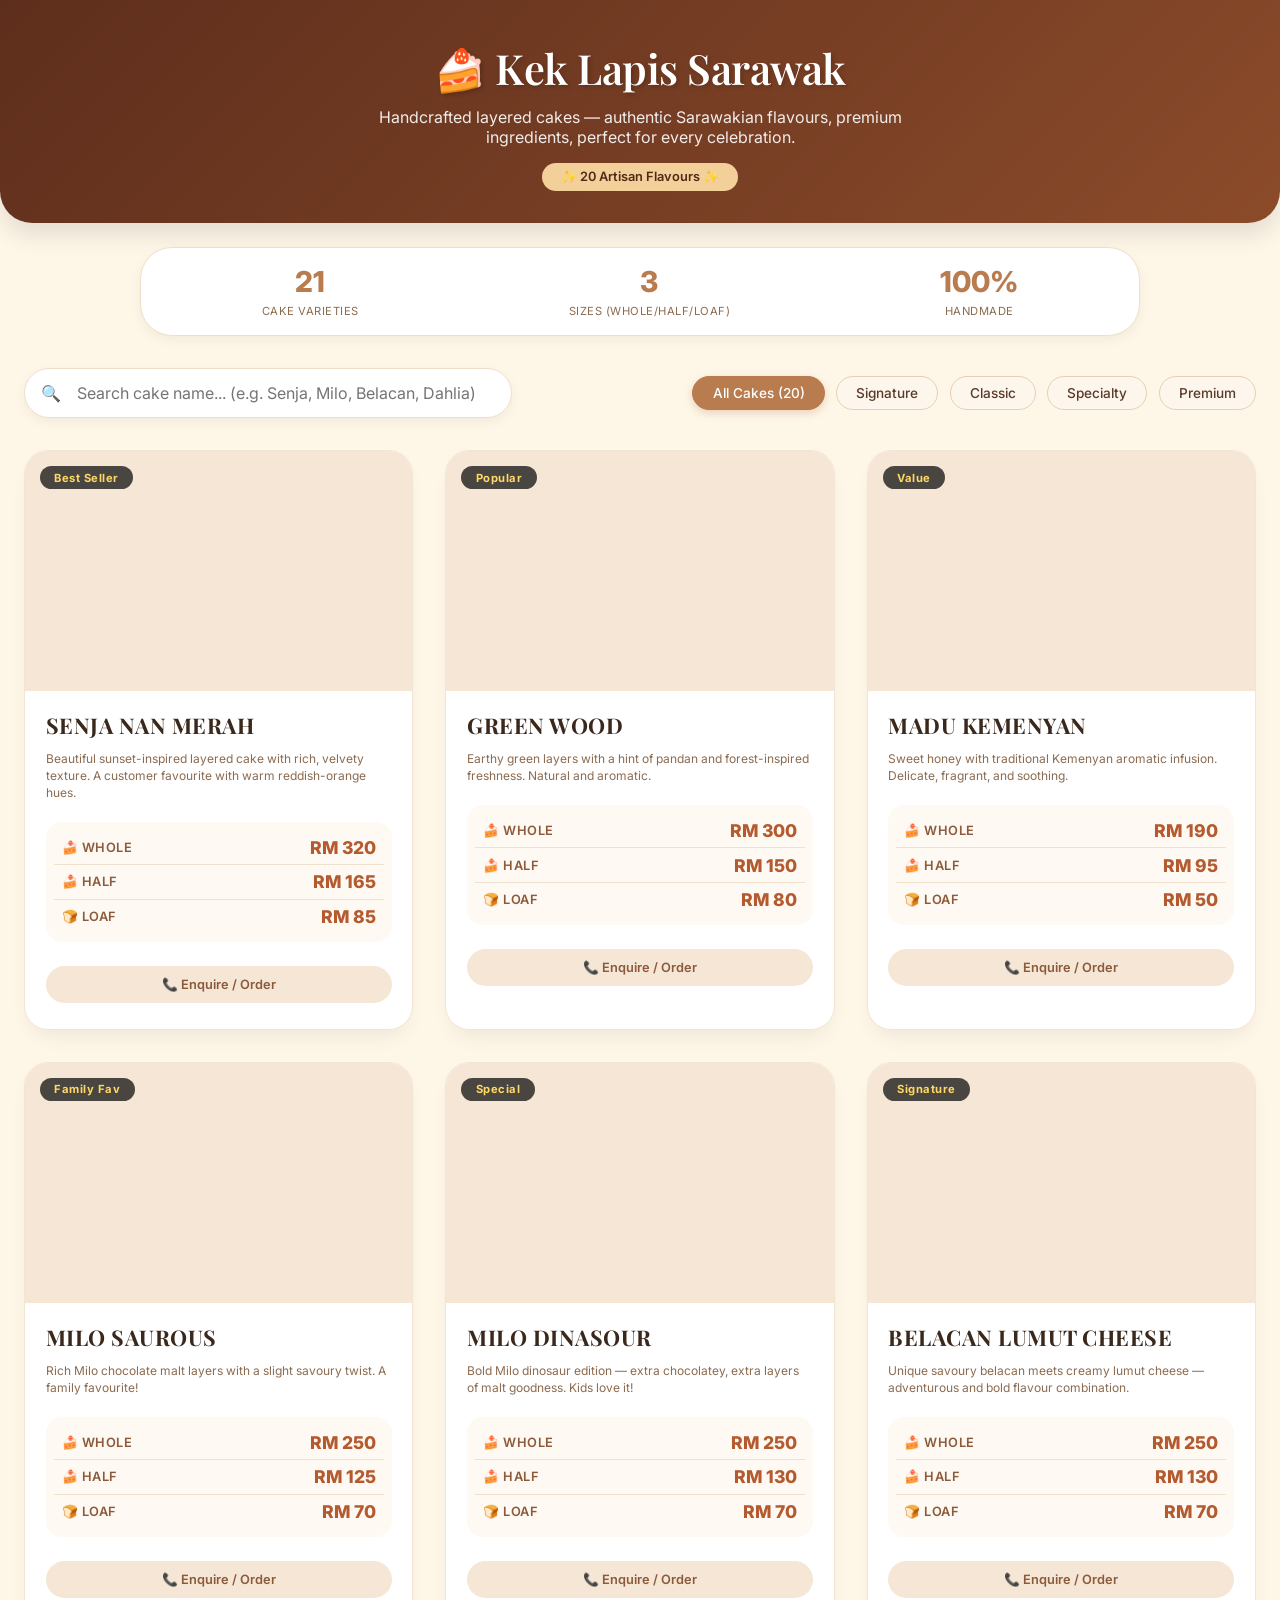
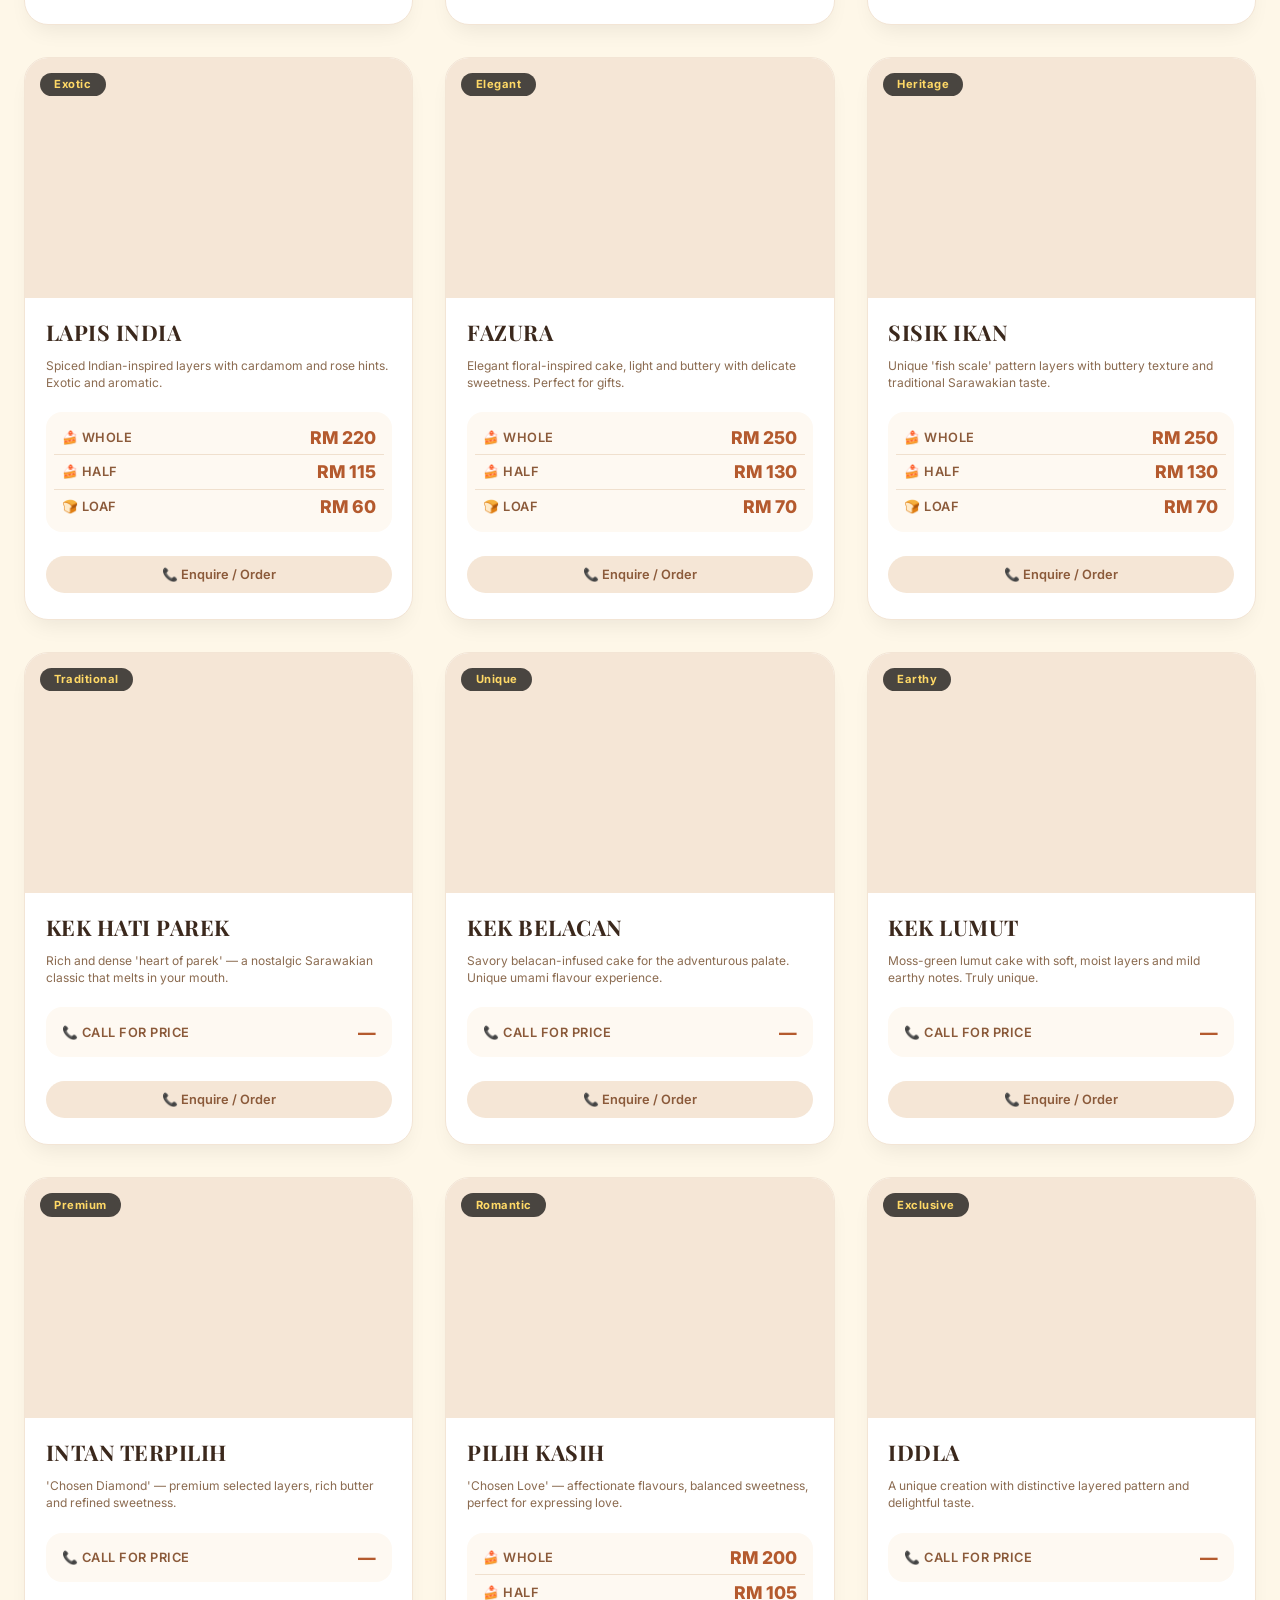
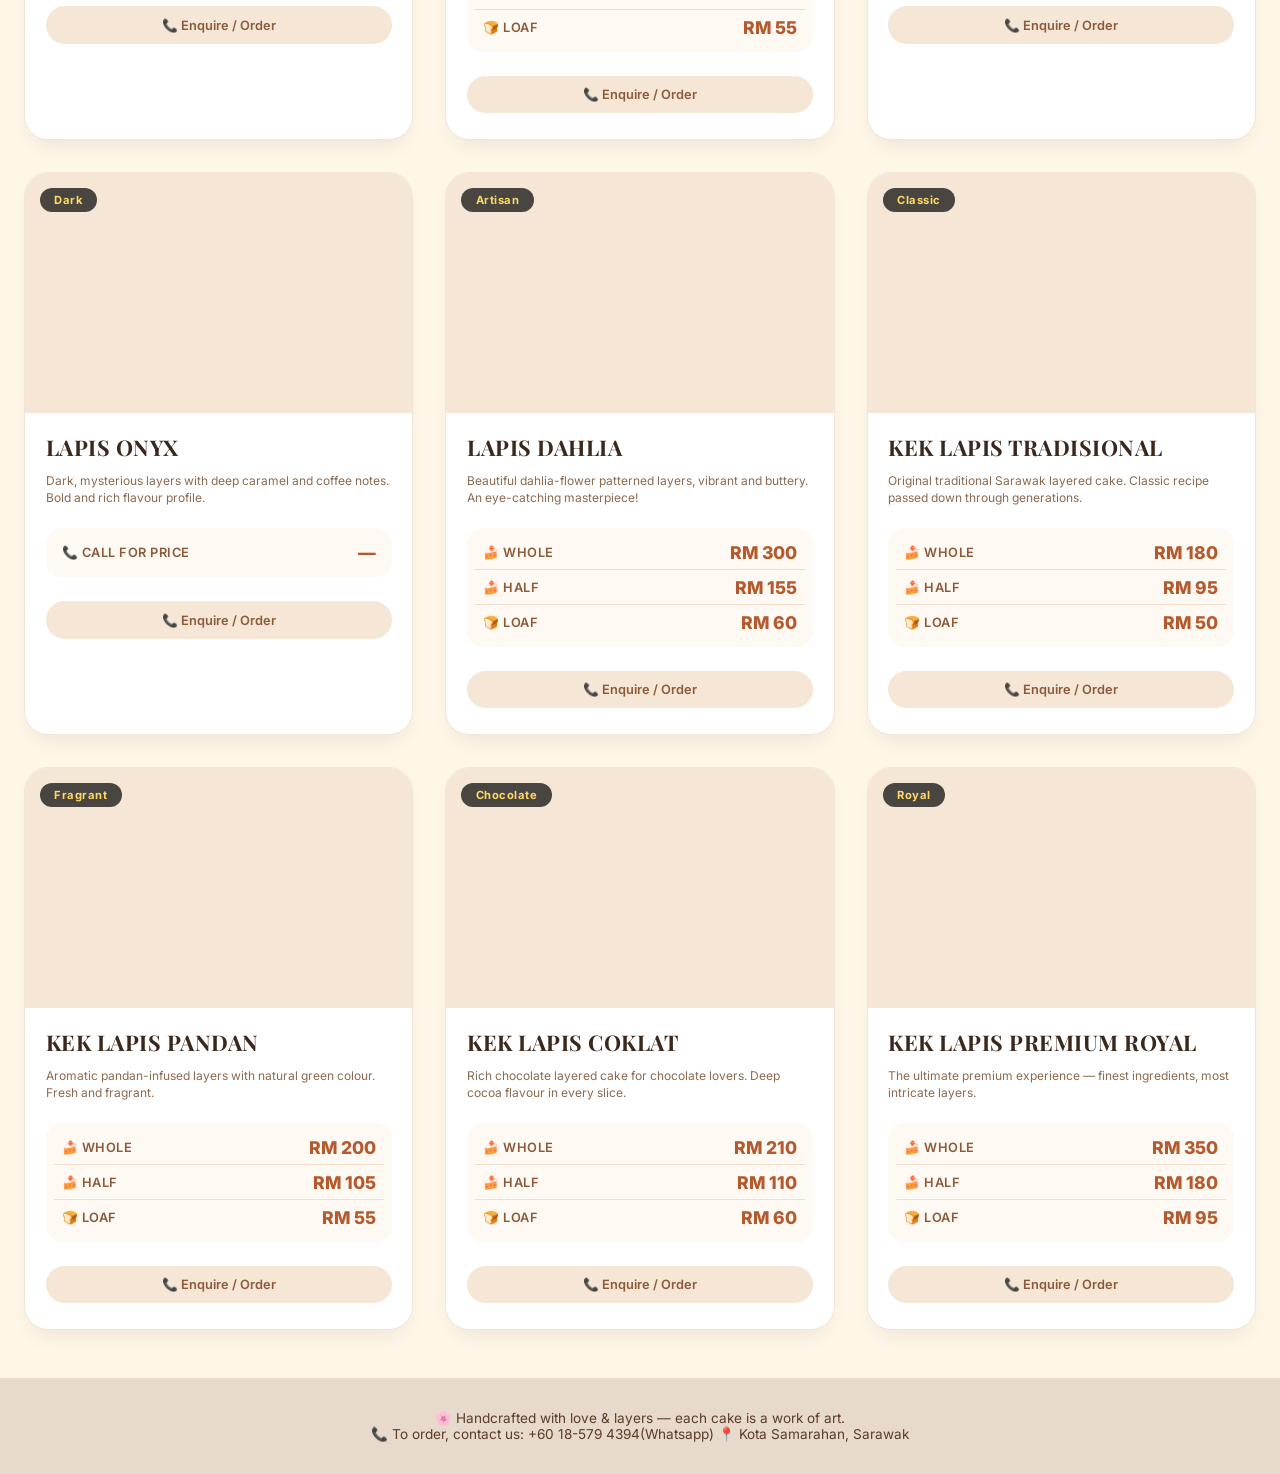
==== index.html @ a00a01ff "Update cake count and contact information in index.html Updated the number of artisan cakes from 21 " ====
<!DOCTYPE html>
<html lang="en">
<head>
    <meta charset="UTF-8">
    <meta name="viewport" content="width=device-width, initial-scale=1.0, viewport-fit=cover">
    <title>Kek Lapis Sarawak | Complete Menu - 20 Artisan Cakes</title>
    <link rel="stylesheet" href="style.css">
    <link href="https://fonts.googleapis.com/css2?family=Inter:opsz,wght@14..32,300;14..32,400;14..32,500;14..32,600;14..32,700&family=Playfair+Display:ital,wght@0,400;0,500;1,400&display=swap" rel="stylesheet">
</head>
<body>

<div class="hero">
    <h1>🍰 Kek Lapis Sarawak</h1>
    <p>Handcrafted layered cakes — authentic Sarawakian flavours, premium ingredients, perfect for every celebration.</p>
    <div class="hero-badge">✨ 20 Artisan Flavours ✨</div>
</div>

<div class="stats-bar">
    <div class="stat-item">
        <span class="stat-number" id="cakeCount">20</span>
        <span class="stat-label">Cake Varieties</span>
    </div>
    <div class="stat-item">
        <span class="stat-number">3</span>
        <span class="stat-label">Sizes (Whole/Half/Loaf)</span>
    </div>
    <div class="stat-item">
        <span class="stat-number">100%</span>
        <span class="stat-label">Handmade</span>
    </div>
</div>

<div class="filter-bar">
    <div class="search-wrapper">
        <span>🔍</span>
        <input type="text" id="searchInput" placeholder="Search cake name... (e.g. Senja, Milo, Belacan, Dahlia)">
    </div>
    <div class="category-buttons" id="categoryContainer">
        <button class="cat-btn active" data-cat="all">All Cakes (20)</button>
        <button class="cat-btn" data-cat="signature">Signature</button>
        <button class="cat-btn" data-cat="classic">Classic</button>
        <button class="cat-btn" data-cat="specialty">Specialty</button>
        <button class="cat-btn" data-cat="premium">Premium</button>
    </div>
</div>

<div class="menu-grid" id="menuGrid">
    <div class="no-results" style="display:none;" id="noResultMsg">🍂 No kek lapis found — try another keyword 🍂</div>
</div>

<footer>
    🌸 Handcrafted with love & layers — each cake is a work of art. <br>
    📞 To order, contact us: +60 18-579 4394(Whatsapp) 📍 Kota Samarahan, Sarawak
</footer>

<script src="script.js"></script>
</body>
</html>
---- style.css ----
* {
    margin: 0;
    padding: 0;
    box-sizing: border-box;
}

body {
    background: #fef7e8;
    font-family: 'Inter', sans-serif;
    color: #2d2418;
    scroll-behavior: smooth;
}

::-webkit-scrollbar {
    width: 8px;
}
::-webkit-scrollbar-track {
    background: #f0e3d0;
}
::-webkit-scrollbar-thumb {
    background: #b87c4f;
    border-radius: 12px;
}

/* Hero Section */
.hero {
    background: linear-gradient(135deg, #5e2e1c 0%, #8b4b2a 100%);
    padding: 2.5rem 1.5rem 2rem;
    text-align: center;
    color: white;
    border-bottom-left-radius: 2rem;
    border-bottom-right-radius: 2rem;
    box-shadow: 0 12px 25px rgba(0,0,0,0.1);
}

.hero h1 {
    font-family: 'Playfair Display', serif;
    font-size: 2.6rem;
    letter-spacing: -0.5px;
    font-weight: 600;
    margin-bottom: 0.5rem;
    text-shadow: 2px 2px 4px rgba(0,0,0,0.2);
}

.hero p {
    font-size: 1rem;
    max-width: 600px;
    margin: 0.75rem auto 0;
    opacity: 0.9;
    font-weight: 400;
}

.hero-badge {
    background: #f3cf9a;
    display: inline-block;
    padding: 0.4rem 1.2rem;
    border-radius: 40px;
    color: #4e2a18;
    font-weight: 600;
    font-size: 0.8rem;
    margin-top: 1rem;
    backdrop-filter: blur(2px);
}

/* Stats Bar */
.stats-bar {
    max-width: 1000px;
    margin: 1.5rem auto 0;
    padding: 1rem 1.5rem;
    display: flex;
    justify-content: space-around;
    flex-wrap: wrap;
    gap: 1rem;
    background: white;
    border-radius: 2rem;
    box-shadow: 0 4px 12px rgba(0,0,0,0.05);
    border: 1px solid #efdfca;
}

.stat-item {
    text-align: center;
}

.stat-number {
    font-size: 1.8rem;
    font-weight: 800;
    color: #b87c4f;
    display: block;
}

.stat-label {
    font-size: 0.7rem;
    color: #8b6b50;
    text-transform: uppercase;
    letter-spacing: 0.5px;
}

/* Filter Bar */
.filter-bar {
    max-width: 1400px;
    margin: 2rem auto 1rem;
    padding: 0 1.5rem;
    display: flex;
    flex-wrap: wrap;
    justify-content: space-between;
    align-items: center;
    gap: 1rem;
}

.search-wrapper {
    flex: 2;
    min-width: 200px;
    display: flex;
    background: white;
    border-radius: 60px;
    box-shadow: 0 4px 12px rgba(0,0,0,0.05);
    border: 1px solid #efdfca;
    overflow: hidden;
}

.search-wrapper span {
    padding-left: 1rem;
    line-height: 48px;
    color: #b87c4f;
}

.search-wrapper input {
    width: 100%;
    padding: 0.8rem 1rem;
    border: none;
    font-size: 1rem;
    font-family: 'Inter', sans-serif;
    outline: none;
    background: transparent;
}

.category-buttons {
    display: flex;
    flex-wrap: wrap;
    gap: 0.7rem;
    flex: 3;
    justify-content: flex-end;
}

.cat-btn {
    background: #fcf6ed;
    border: 1px solid #e7cfb5;
    padding: 0.5rem 1.2rem;
    border-radius: 40px;
    font-weight: 500;
    font-size: 0.85rem;
    color: #5a3a28;
    cursor: pointer;
    transition: all 0.2s ease;
    font-family: 'Inter', sans-serif;
}

.cat-btn.active {
    background: #b87c4f;
    border-color: #b87c4f;
    color: white;
    box-shadow: 0 3px 8px rgba(184,124,79,0.3);
}

.cat-btn:hover:not(.active) {
    background: #eedfc9;
    transform: translateY(-2px);
}

/* Menu Grid */
.menu-grid {
    max-width: 1400px;
    margin: 2rem auto 3rem;
    padding: 0 1.5rem;
    display: grid;
    grid-template-columns: repeat(auto-fill, minmax(340px, 1fr));
    gap: 2rem;
}

/* Cake Card */
.cake-card {
    background: #ffffff;
    border-radius: 1.5rem;
    overflow: hidden;
    transition: all 0.3s cubic-bezier(0.2, 0.9, 0.4, 1.1);
    box-shadow: 0 12px 22px -8px rgba(0,0,0,0.08);
    border: 1px solid #f3e5d5;
    display: flex;
    flex-direction: column;
}

.cake-card:hover {
    transform: translateY(-8px);
    box-shadow: 0 25px 35px -12px rgba(92, 46, 21, 0.2);
}

.card-img {
    height: 240px;
    background-size: cover;
    background-position: center;
    background-repeat: no-repeat;
    position: relative;
    background-color: #f5e6d6;
}

.card-badge {
    position: absolute;
    top: 15px;
    left: 15px;
    background: rgba(0,0,0,0.7);
    backdrop-filter: blur(4px);
    padding: 0.3rem 0.9rem;
    border-radius: 40px;
    font-size: 0.7rem;
    font-weight: 700;
    color: #ffd966;
    letter-spacing: 0.5px;
}

.card-content {
    padding: 1.4rem 1.3rem 1.6rem;
    flex: 1;
    display: flex;
    flex-direction: column;
}

.cake-name {
    font-size: 1.35rem;
    font-weight: 700;
    font-family: 'Playfair Display', serif;
    margin-bottom: 0.25rem;
    color: #3b281c;
    line-height: 1.2;
    text-transform: uppercase;
    letter-spacing: 0.5px;
}

.cake-desc {
    font-size: 0.75rem;
    color: #8b6b50;
    margin: 0.5rem 0;
    line-height: 1.4;
}

.price-group {
    margin: 0.8rem 0 0.5rem;
    background: #fef9f2;
    border-radius: 1rem;
    padding: 0.5rem;
}

.price-item {
    display: flex;
    justify-content: space-between;
    align-items: center;
    padding: 0.4rem 0.5rem;
    border-bottom: 1px solid #f0e0ce;
}

.price-item:last-child {
    border-bottom: none;
}

.size-label {
    font-weight: 600;
    color: #8b5a3a;
    font-size: 0.8rem;
    text-transform: uppercase;
    letter-spacing: 0.5px;
}

.price-value {
    font-weight: 800;
    font-size: 1.1rem;
    color: #b45a2e;
}

.order-btn {
    margin-top: 1rem;
    background: #f5e6d6;
    border: none;
    padding: 0.7rem;
    border-radius: 40px;
    font-weight: 600;
    color: #8b5a3a;
    cursor: pointer;
    transition: all 0.2s ease;
    font-family: 'Inter', sans-serif;
    font-size: 0.8rem;
}

.order-btn:hover {
    background: #b87c4f;
    color: white;
}

.no-results {
    grid-column: 1 / -1;
    text-align: center;
    padding: 3rem;
    background: #fff7ef;
    border-radius: 3rem;
    font-size: 1.2rem;
    color: #9c6e4b;
}

footer {
    background: #e7d9cb;
    text-align: center;
    padding: 2rem;
    margin-top: 2rem;
    font-size: 0.85rem;
    color: #5b3c28;
}

@media (max-width: 680px) {
    .hero h1 { font-size: 1.9rem; }
    .filter-bar { flex-direction: column; align-items: stretch; }
    .category-buttons { justify-content: center; }
    .menu-grid { gap: 1.2rem; }
    .cake-name { font-size: 1.1rem; }
    .card-img { height: 200px; }
}
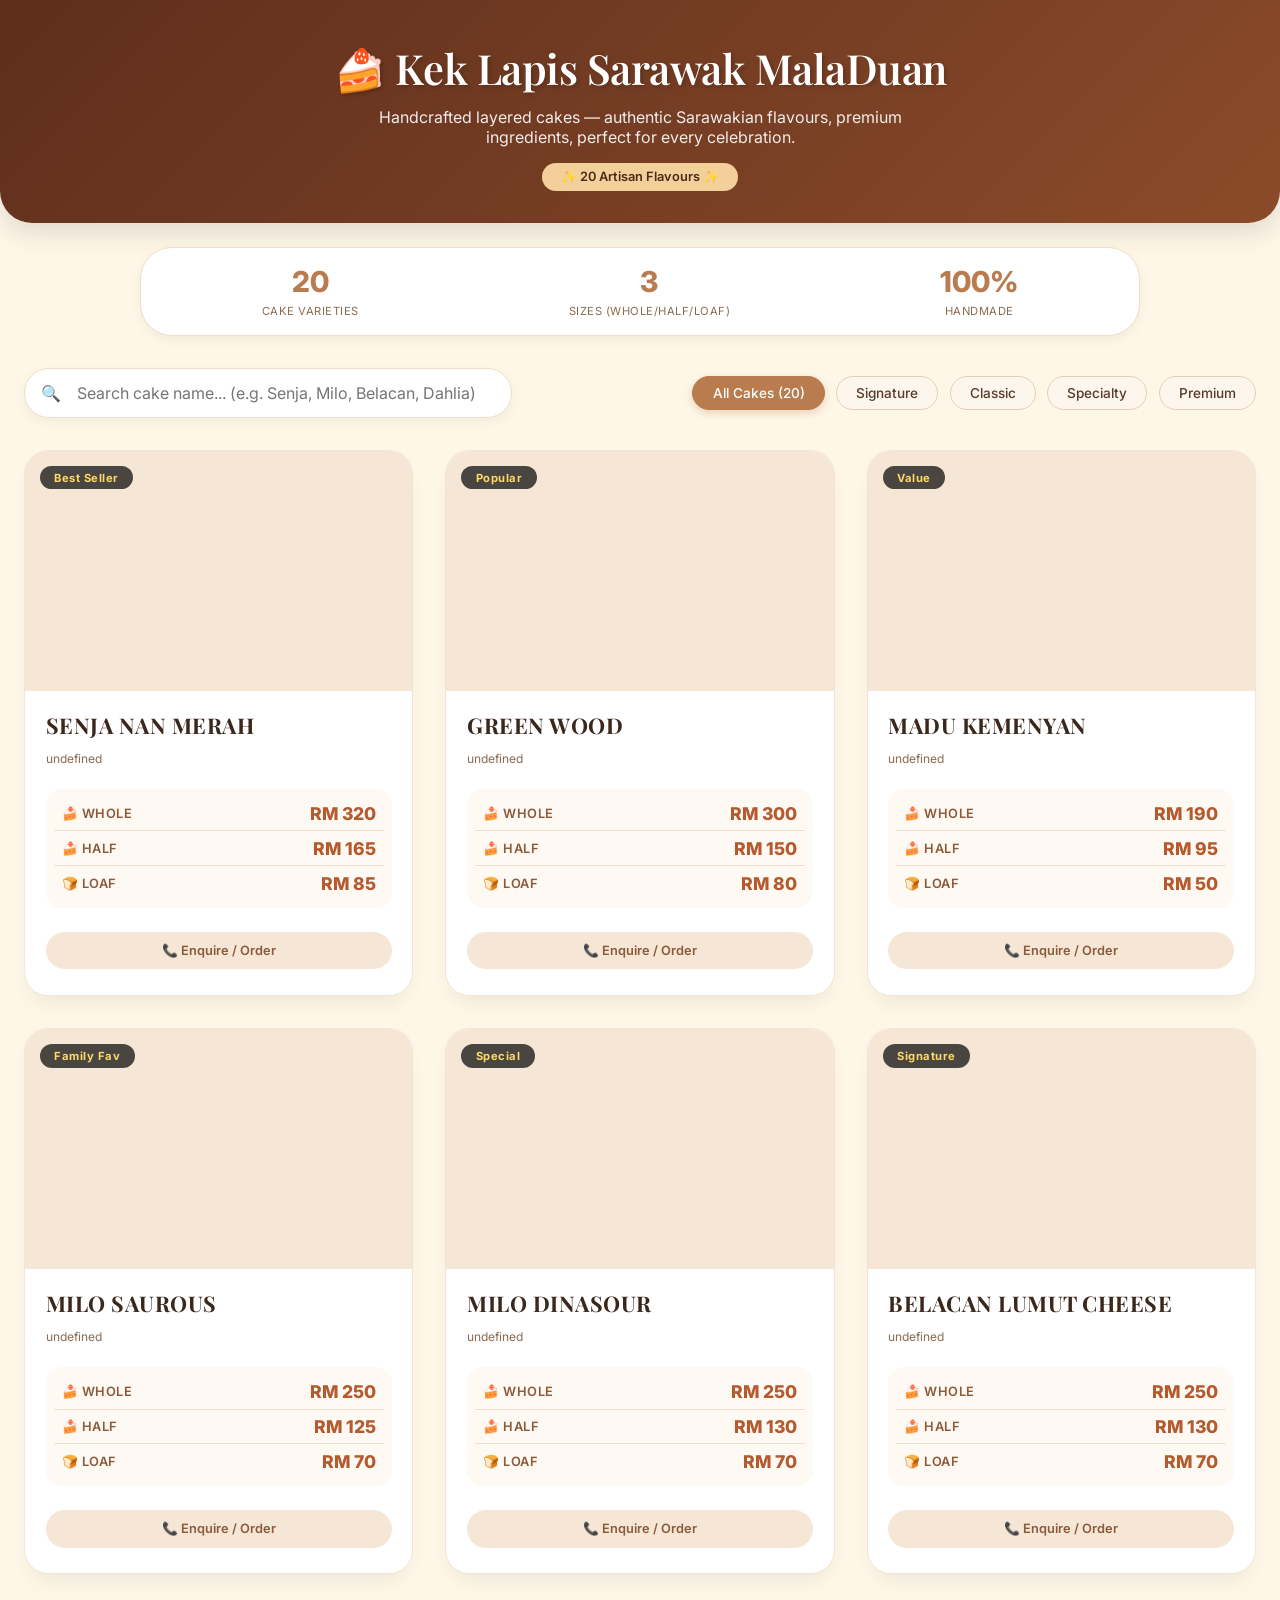
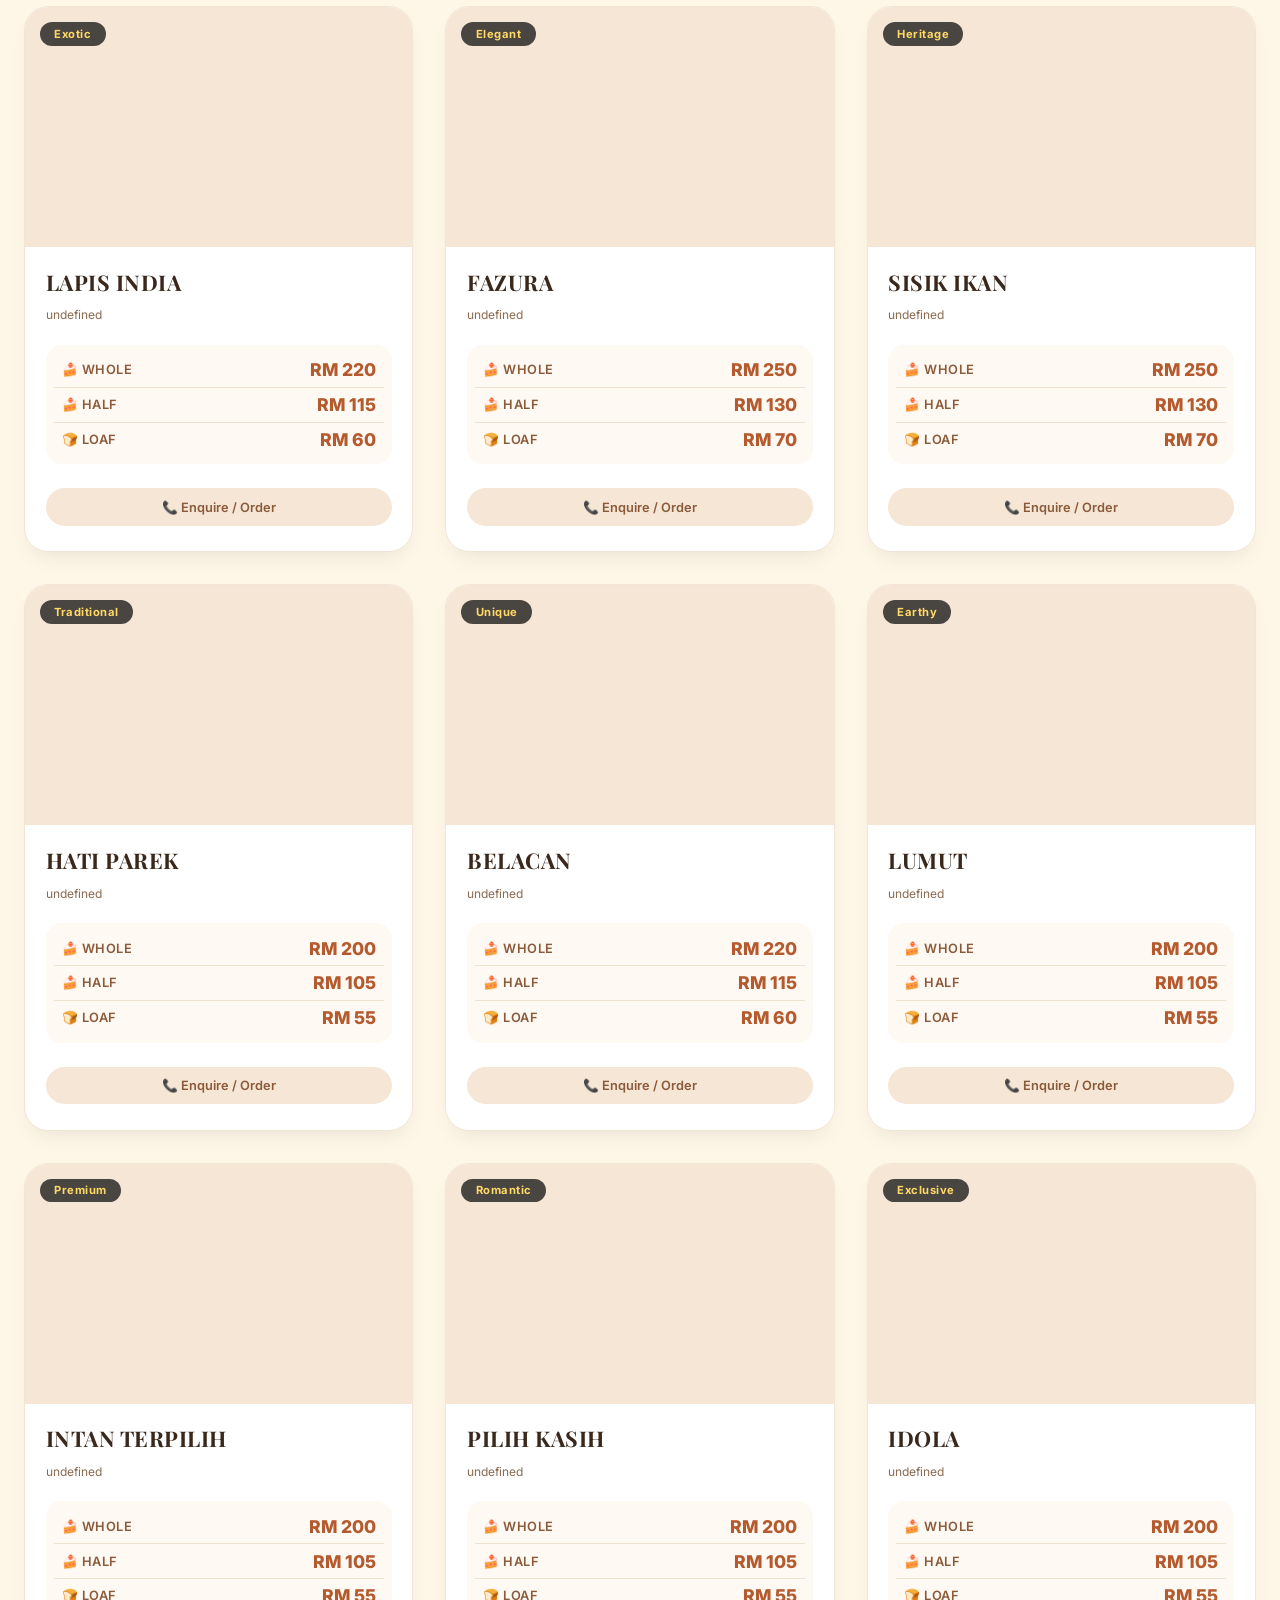
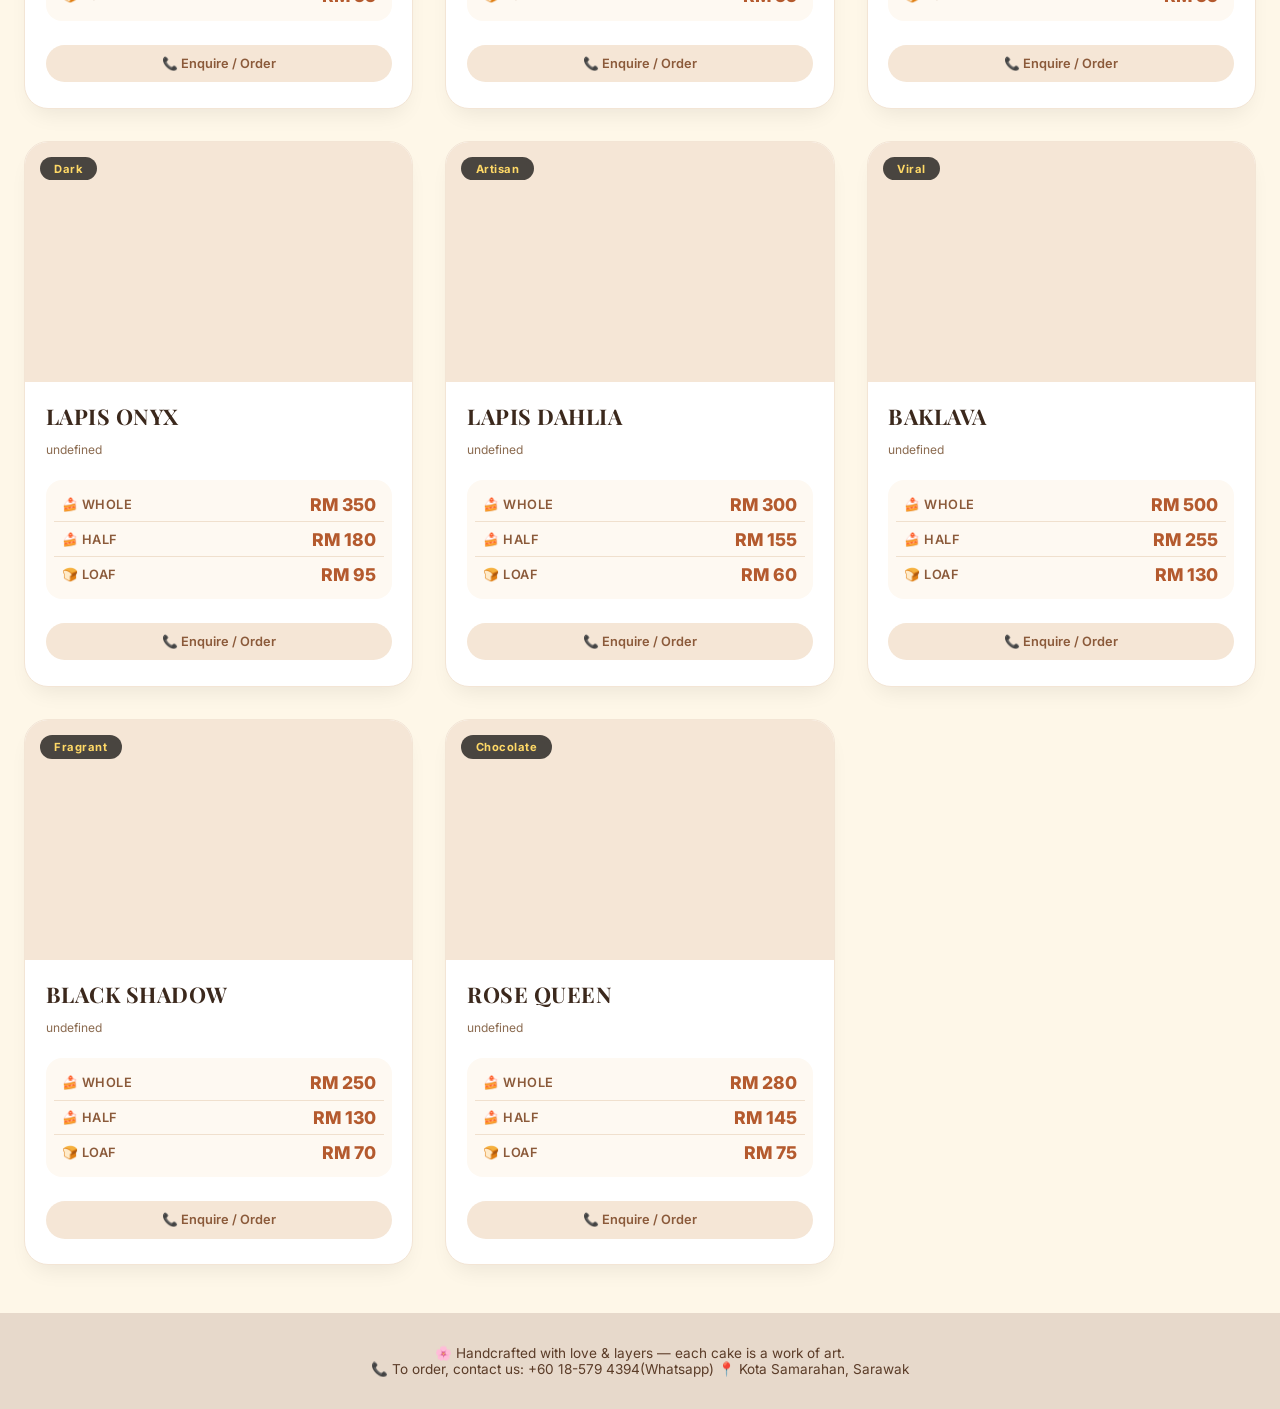
==== commit 474dac23: "Fix HTML formatting and update hero section title" ====
--- a/index.html
+++ b/index.html
@@ -10,7 +10,7 @@
 <body>
 
 <div class="hero">
-    <h1>🍰 Kek Lapis Sarawak</h1>
+    <h1>🍰 Kek Lapis Sarawak MalaDuan</h1>
     <p>Handcrafted layered cakes — authentic Sarawakian flavours, premium ingredients, perfect for every celebration.</p>
     <div class="hero-badge">✨ 20 Artisan Flavours ✨</div>
 </div>
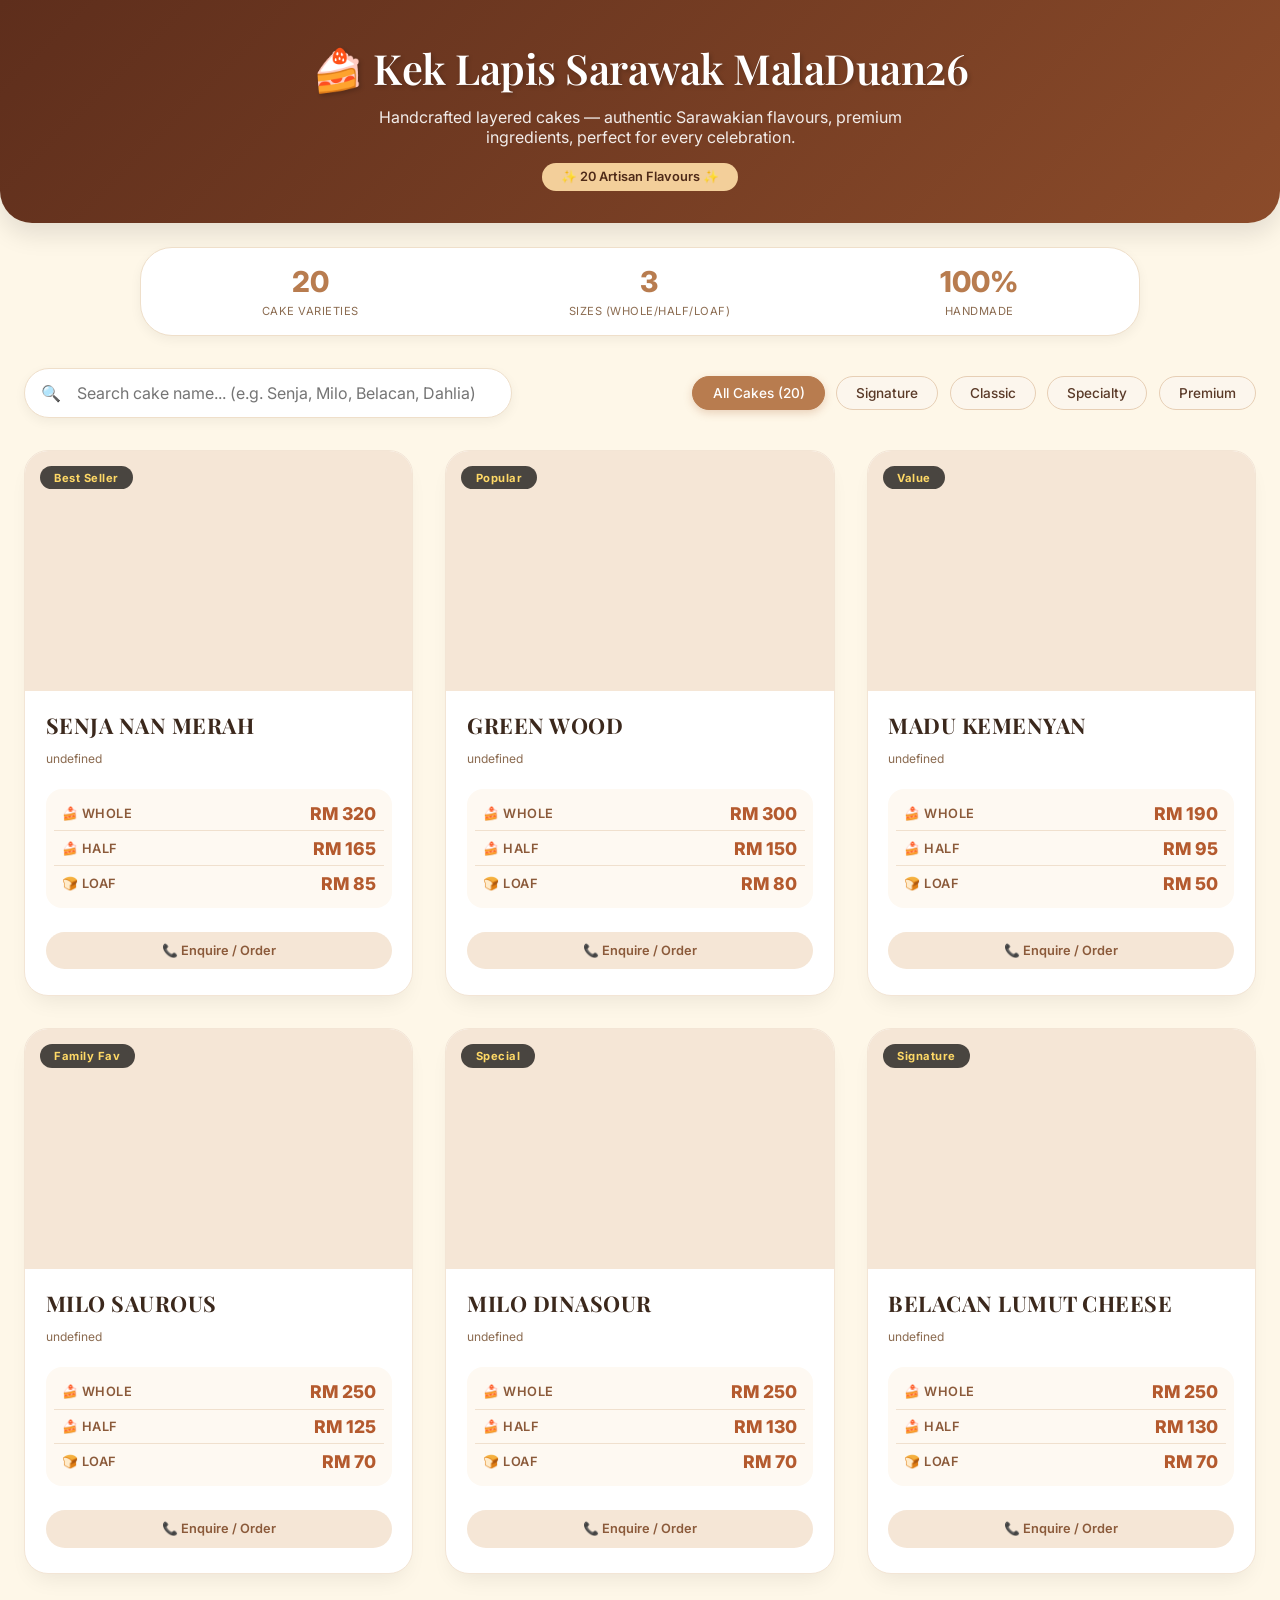
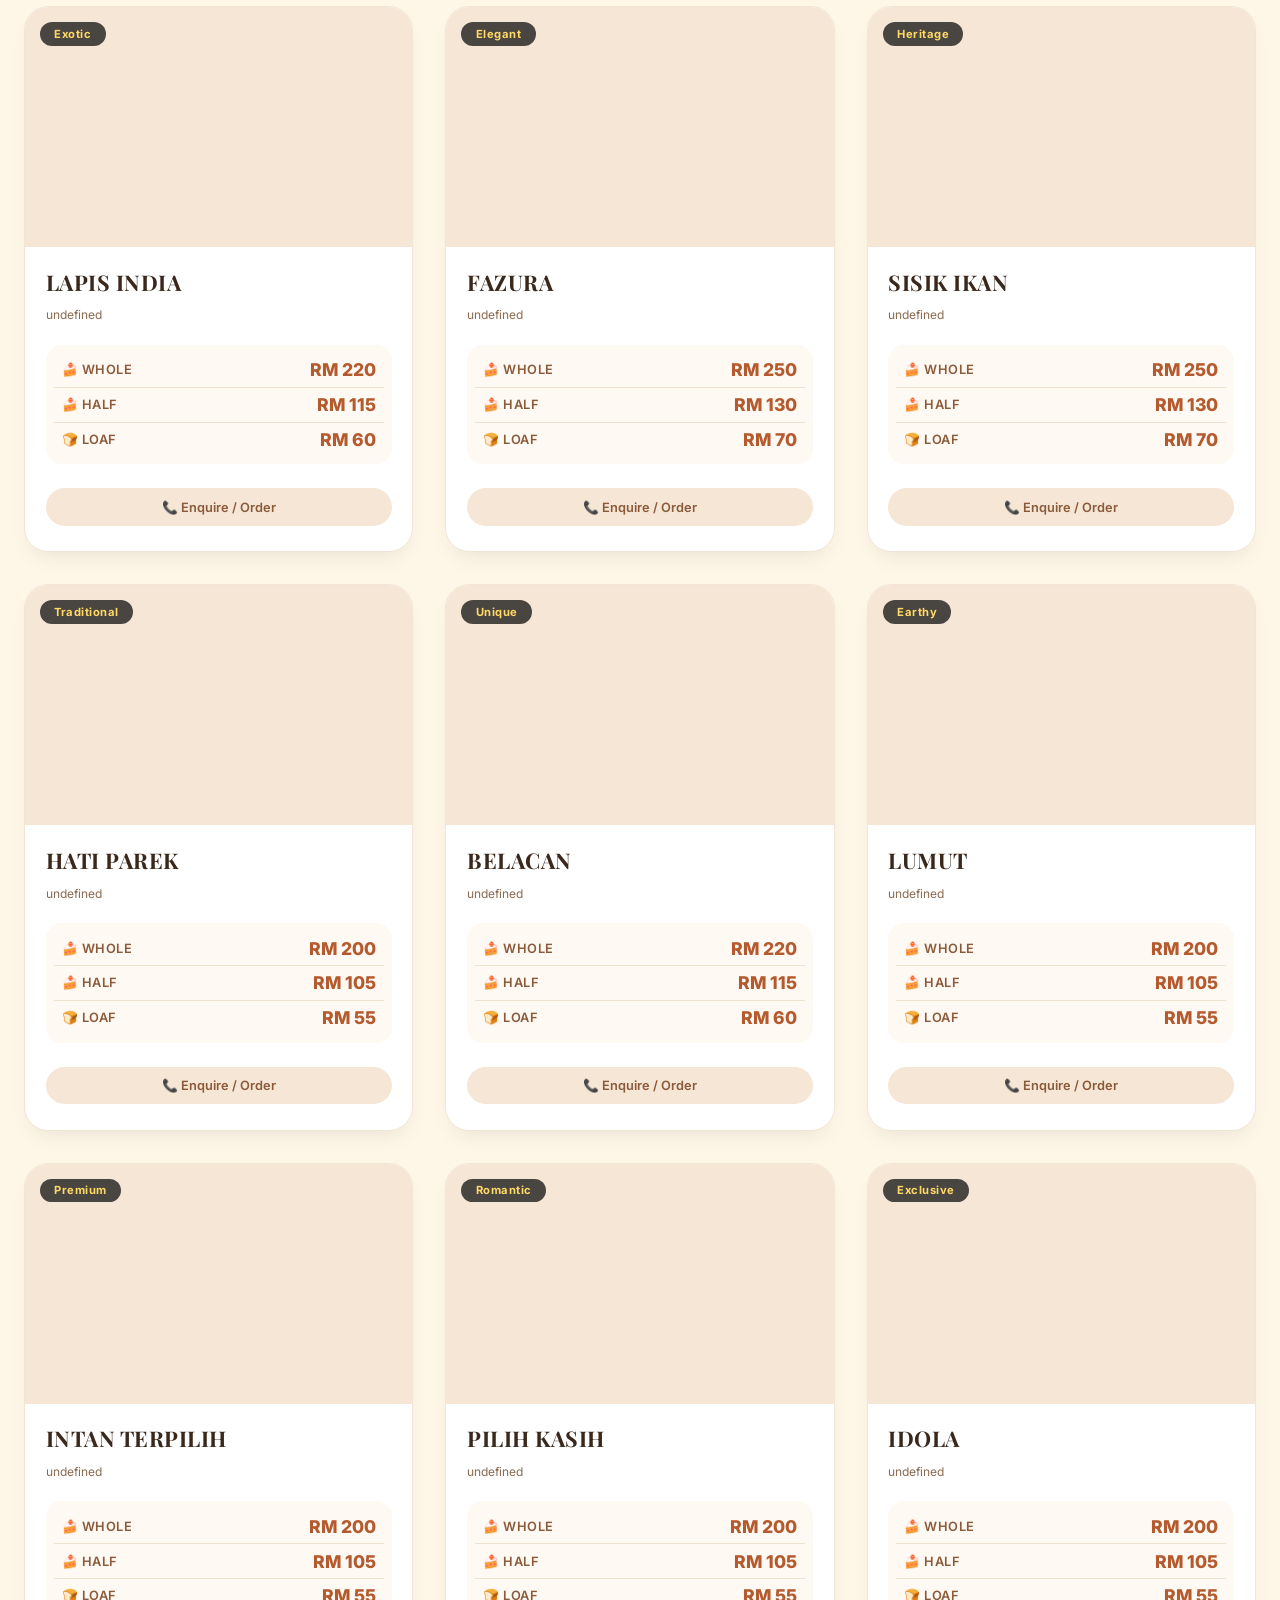
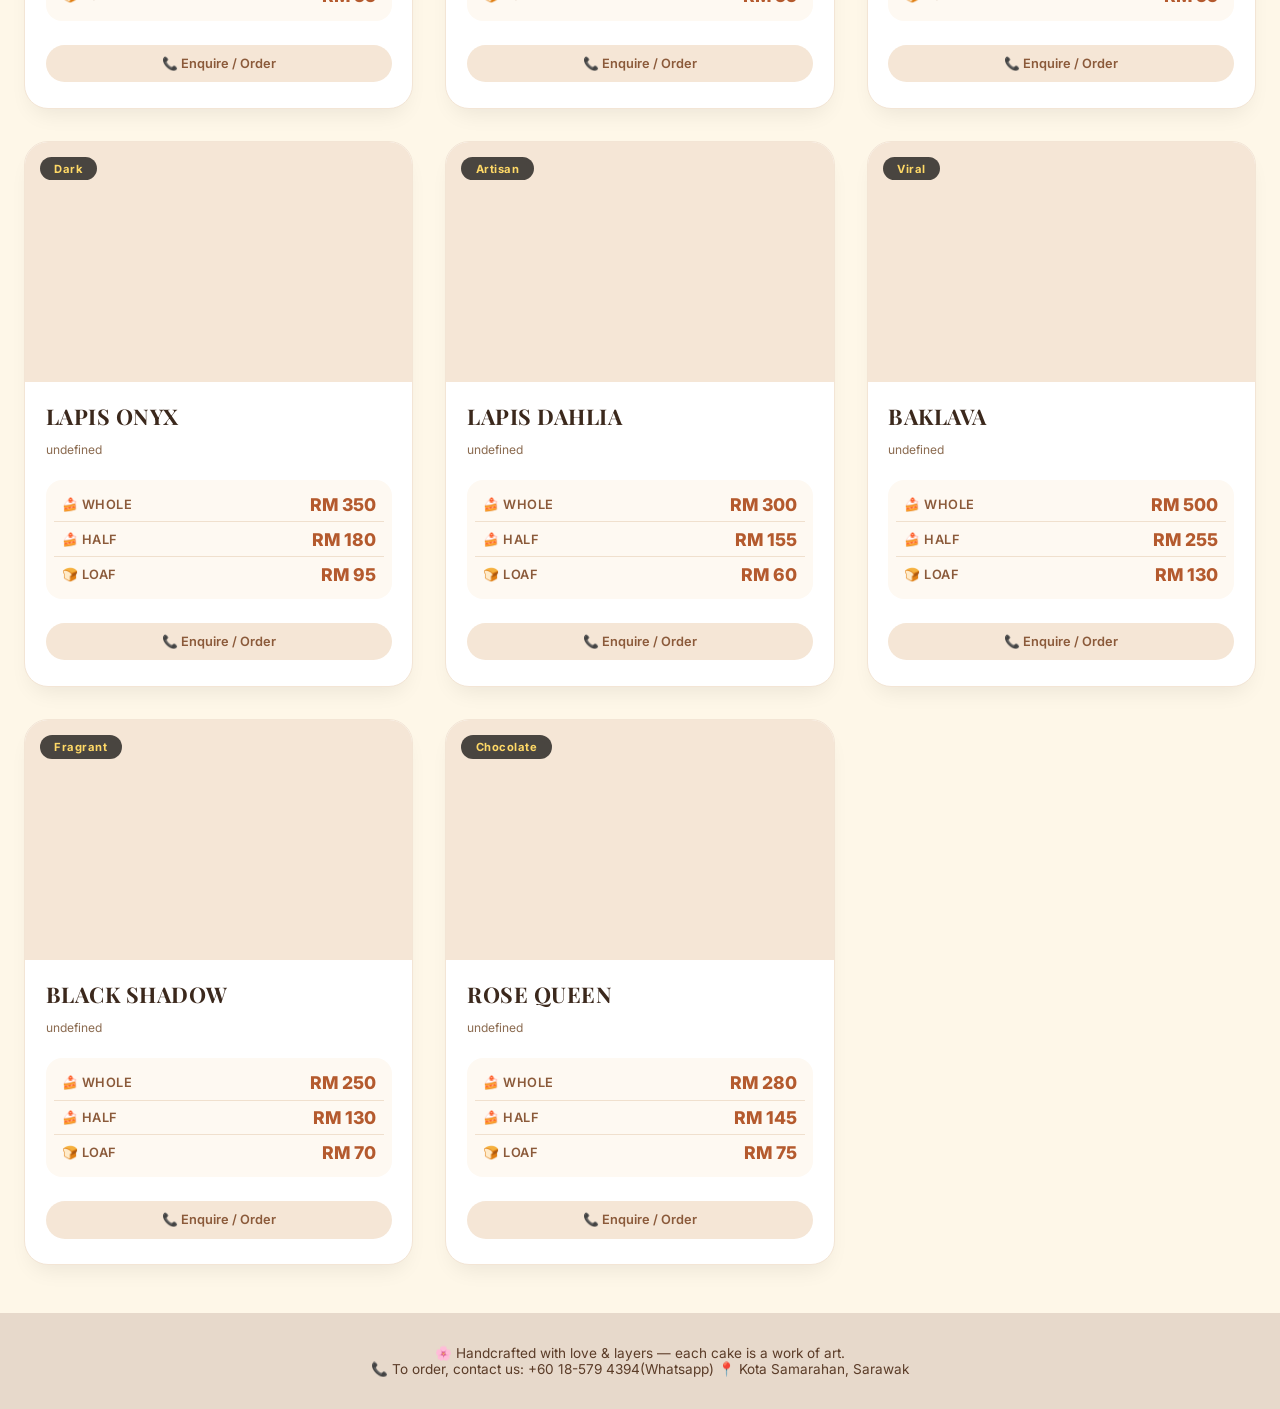
==== commit 208c2af0: "Fix HTML formatting and update hero title" ====
--- a/index.html
+++ b/index.html
@@ -10,7 +10,7 @@
 <body>
 
 <div class="hero">
-    <h1>🍰 Kek Lapis Sarawak MalaDuan</h1>
+    <h1>🍰 Kek Lapis Sarawak MalaDuan26</h1>
     <p>Handcrafted layered cakes — authentic Sarawakian flavours, premium ingredients, perfect for every celebration.</p>
     <div class="hero-badge">✨ 20 Artisan Flavours ✨</div>
 </div>
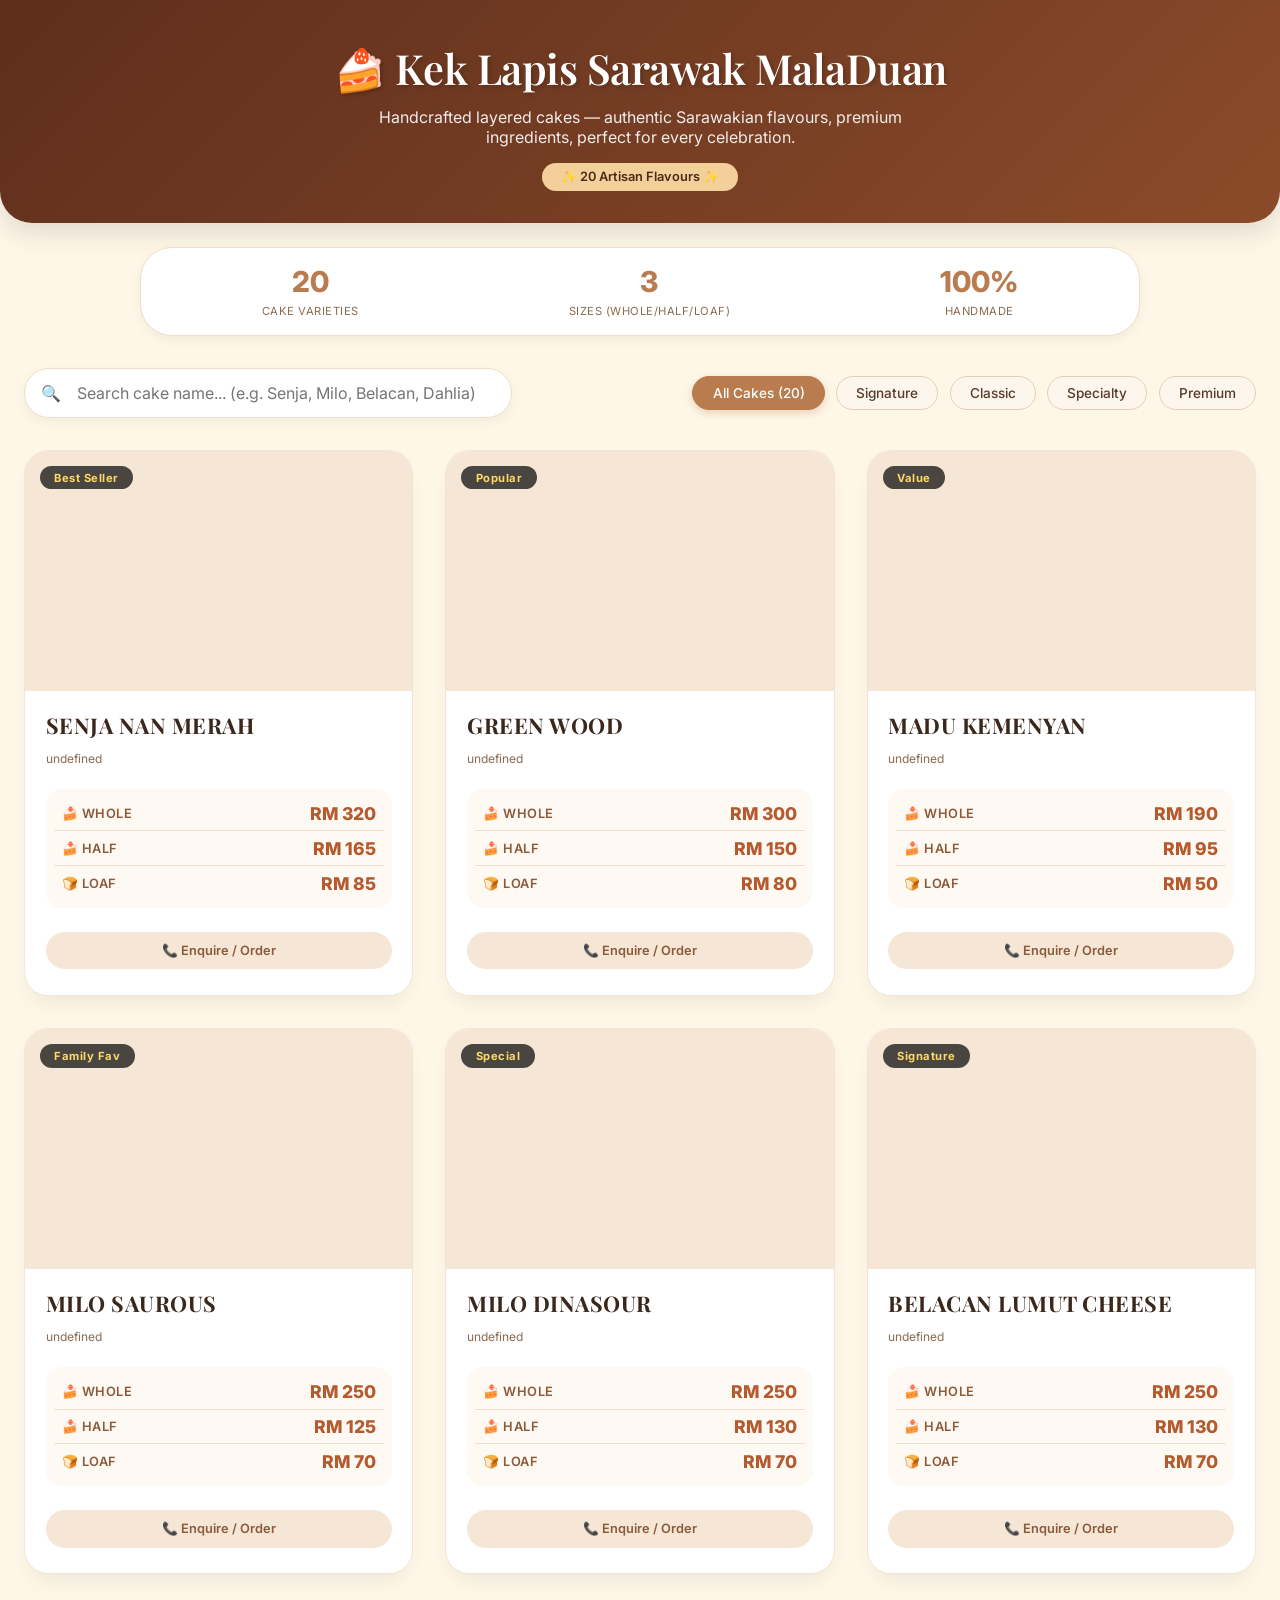
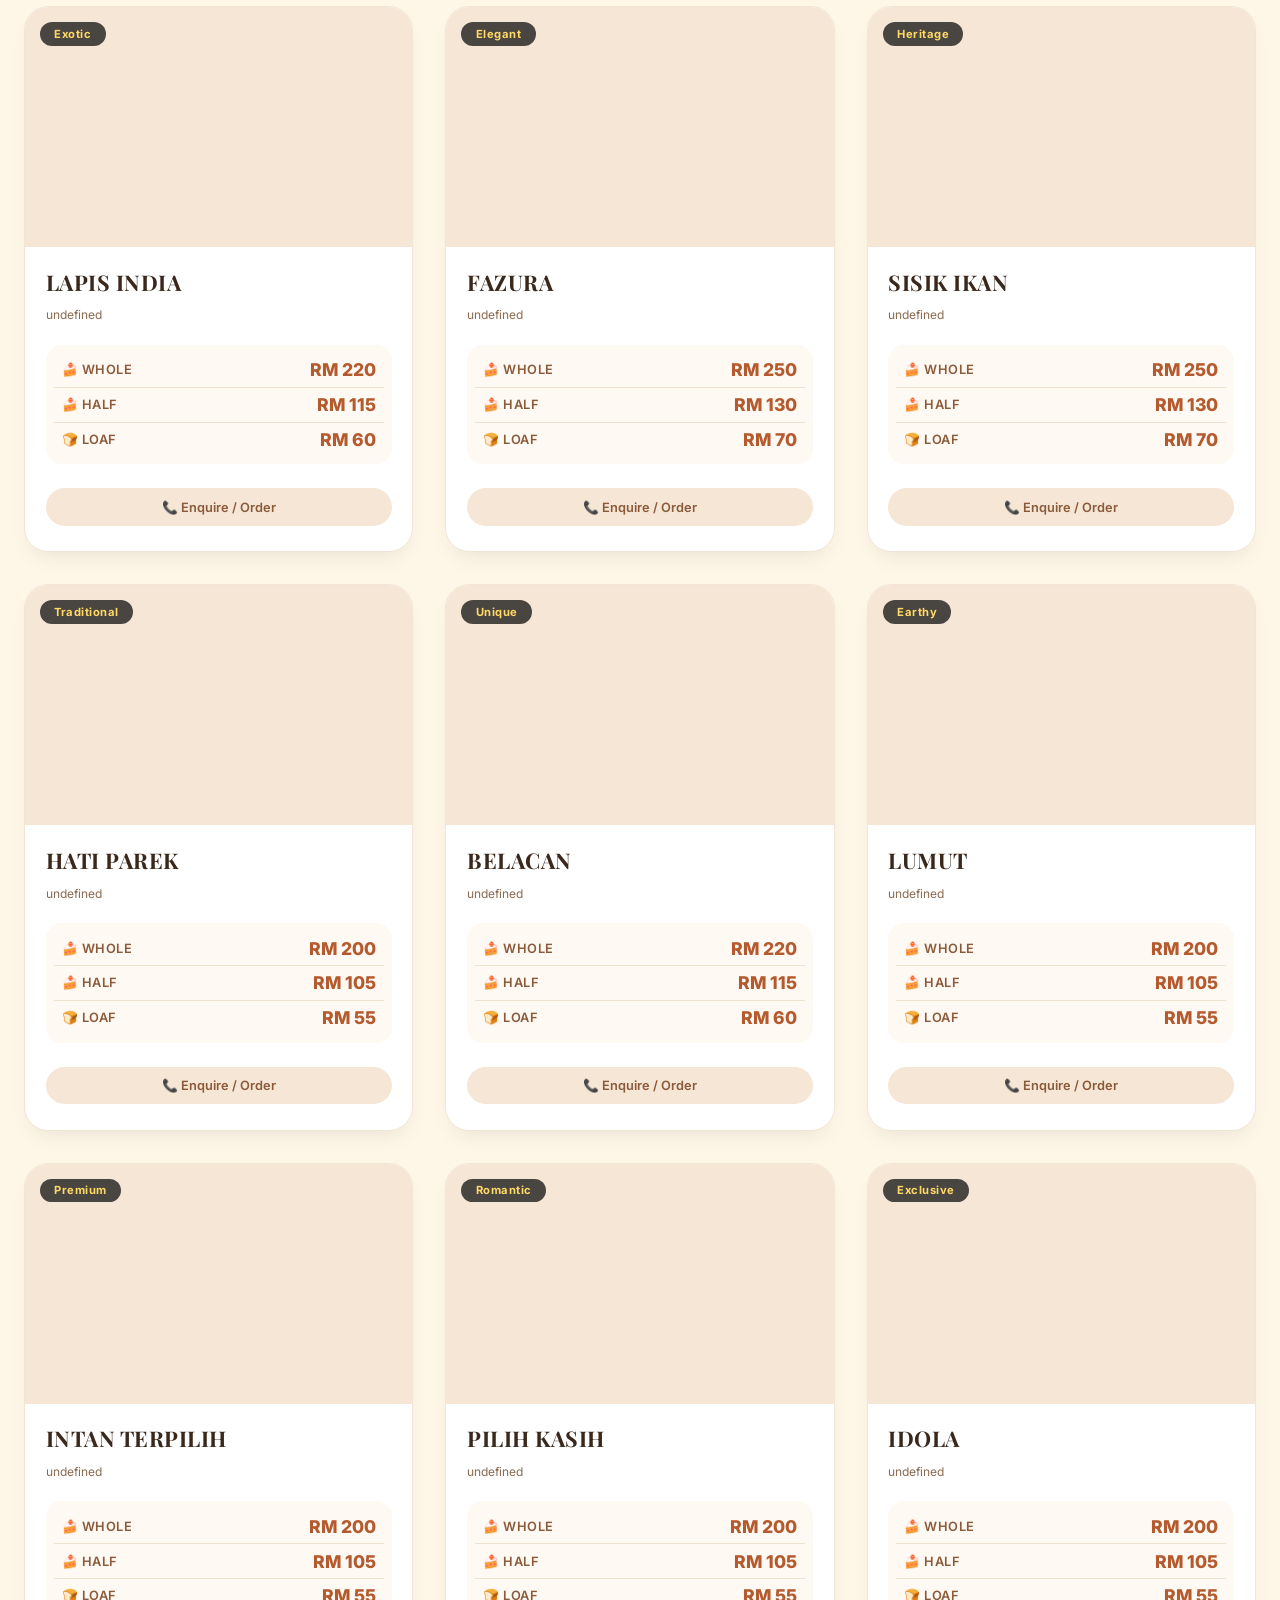
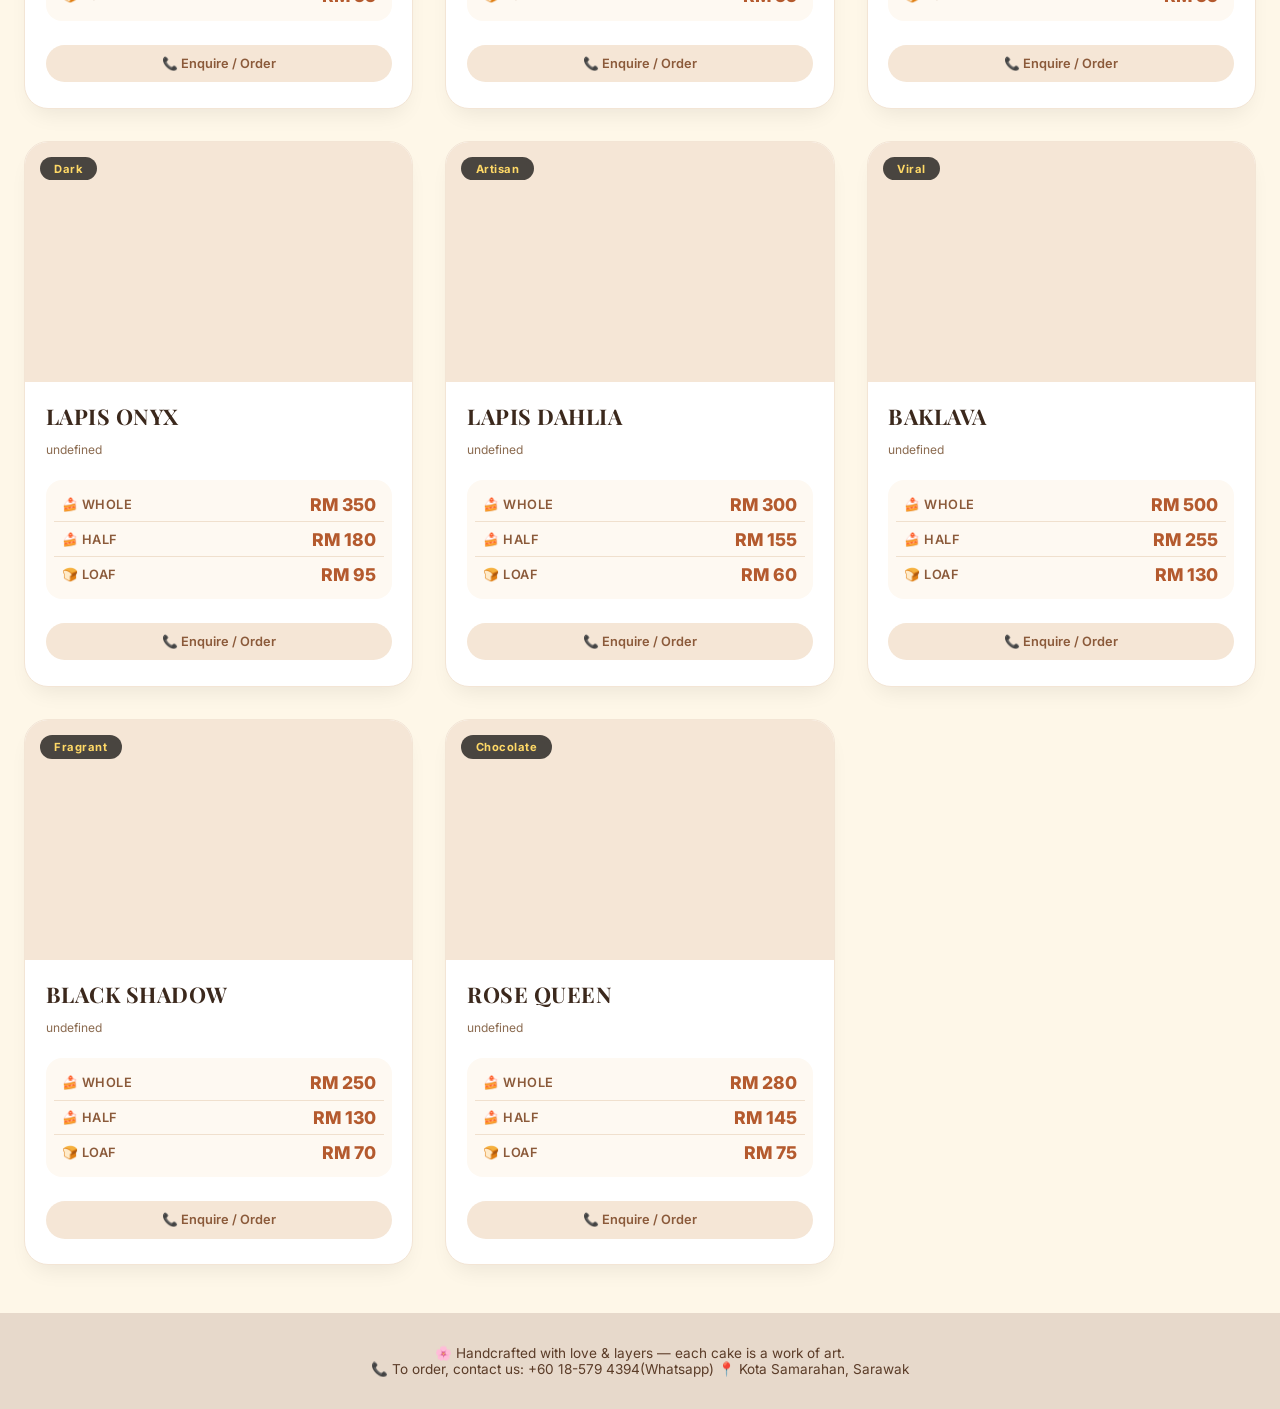
==== commit 72355bf2: "Update index.html" ====
--- a/index.html
+++ b/index.html
@@ -10,7 +10,7 @@
 <body>
 
 <div class="hero">
-    <h1>🍰 Kek Lapis Sarawak MalaDuan26</h1>
+    <h1>🍰 Kek Lapis Sarawak MalaDuan</h1>
     <p>Handcrafted layered cakes — authentic Sarawakian flavours, premium ingredients, perfect for every celebration.</p>
     <div class="hero-badge">✨ 20 Artisan Flavours ✨</div>
 </div>
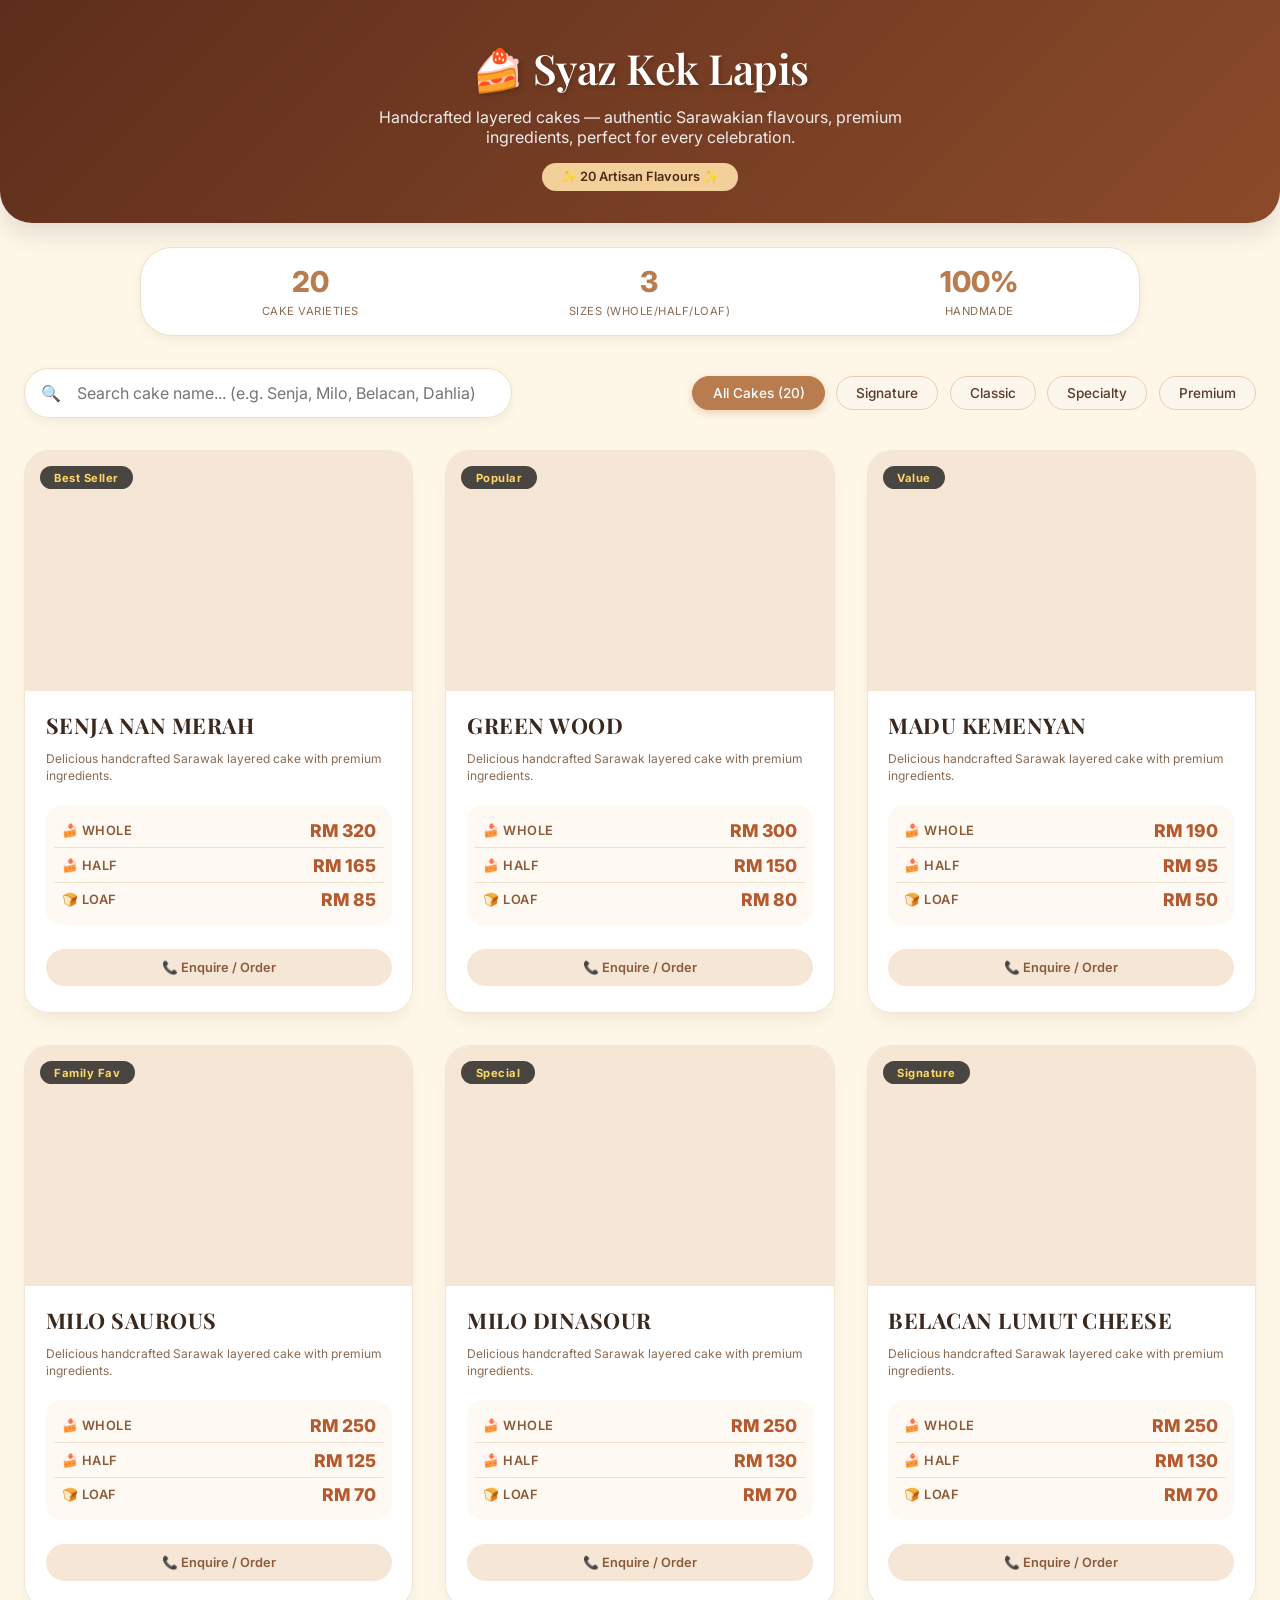
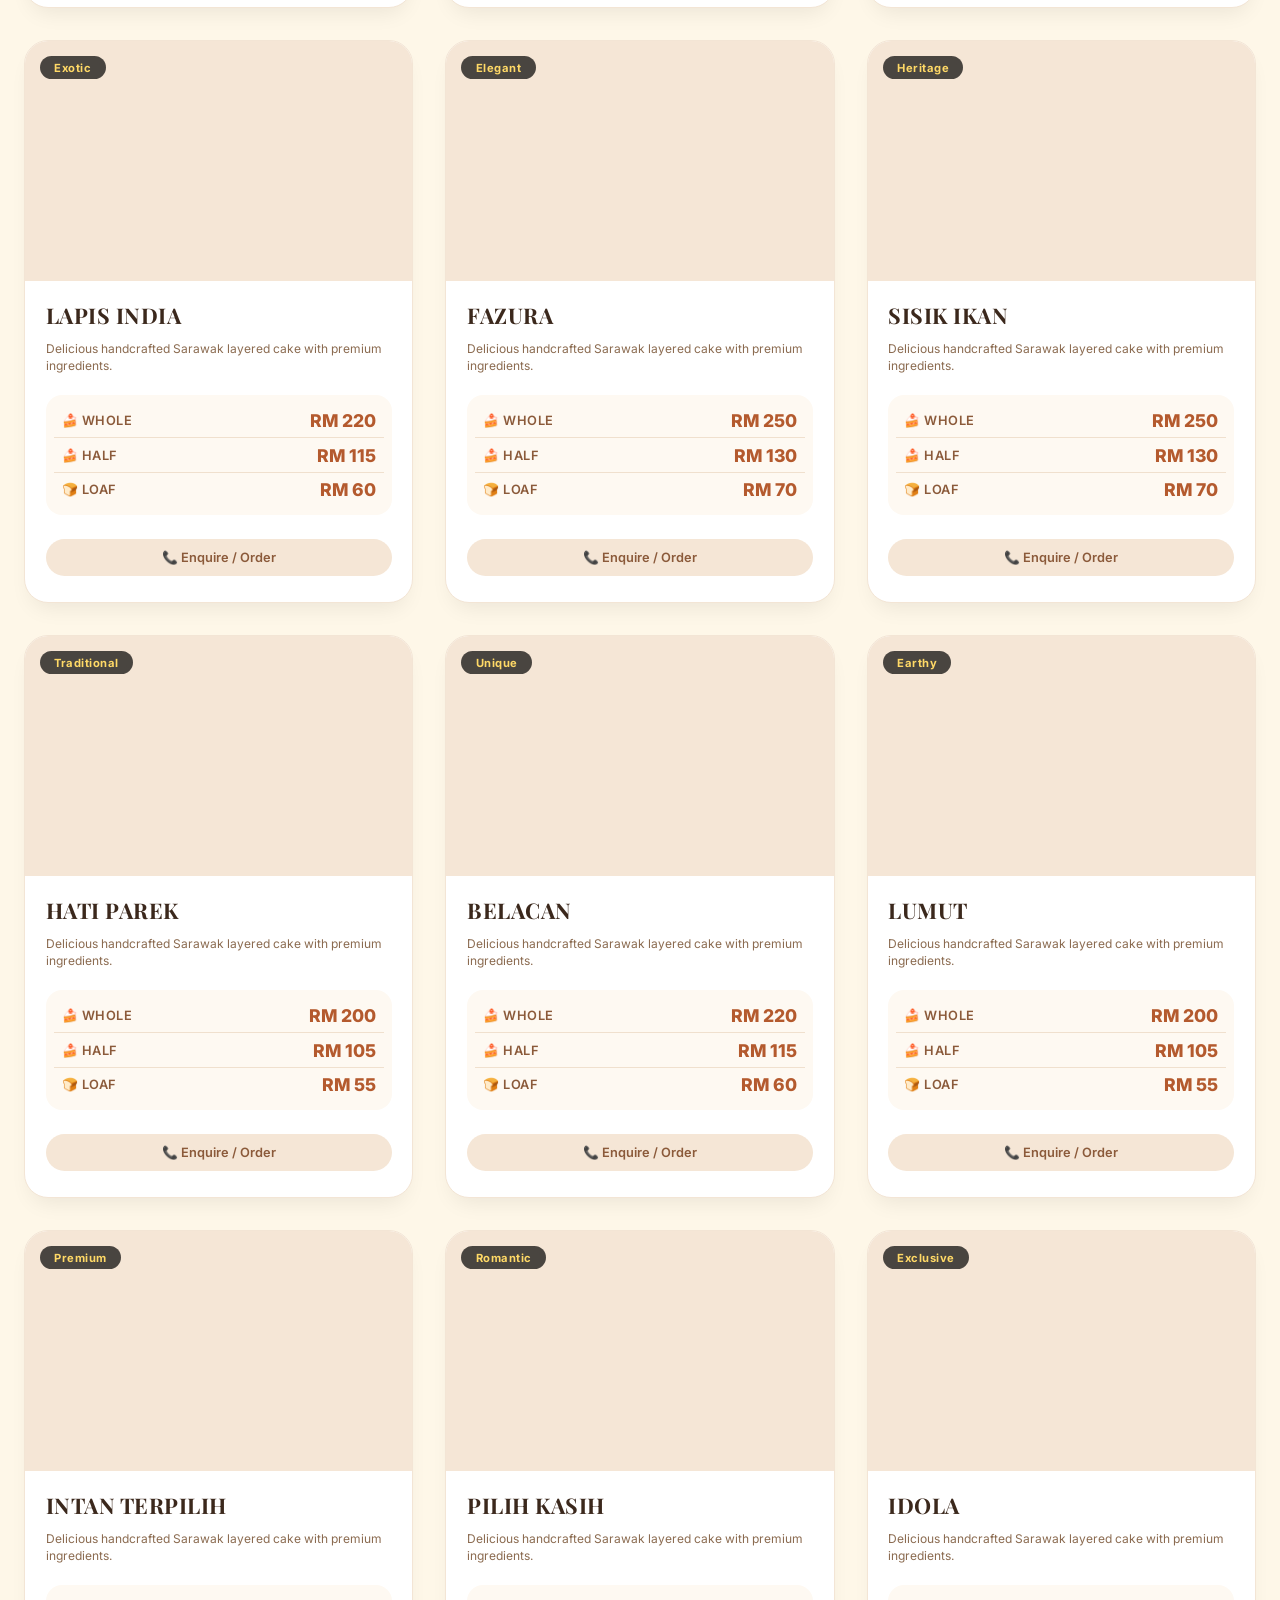
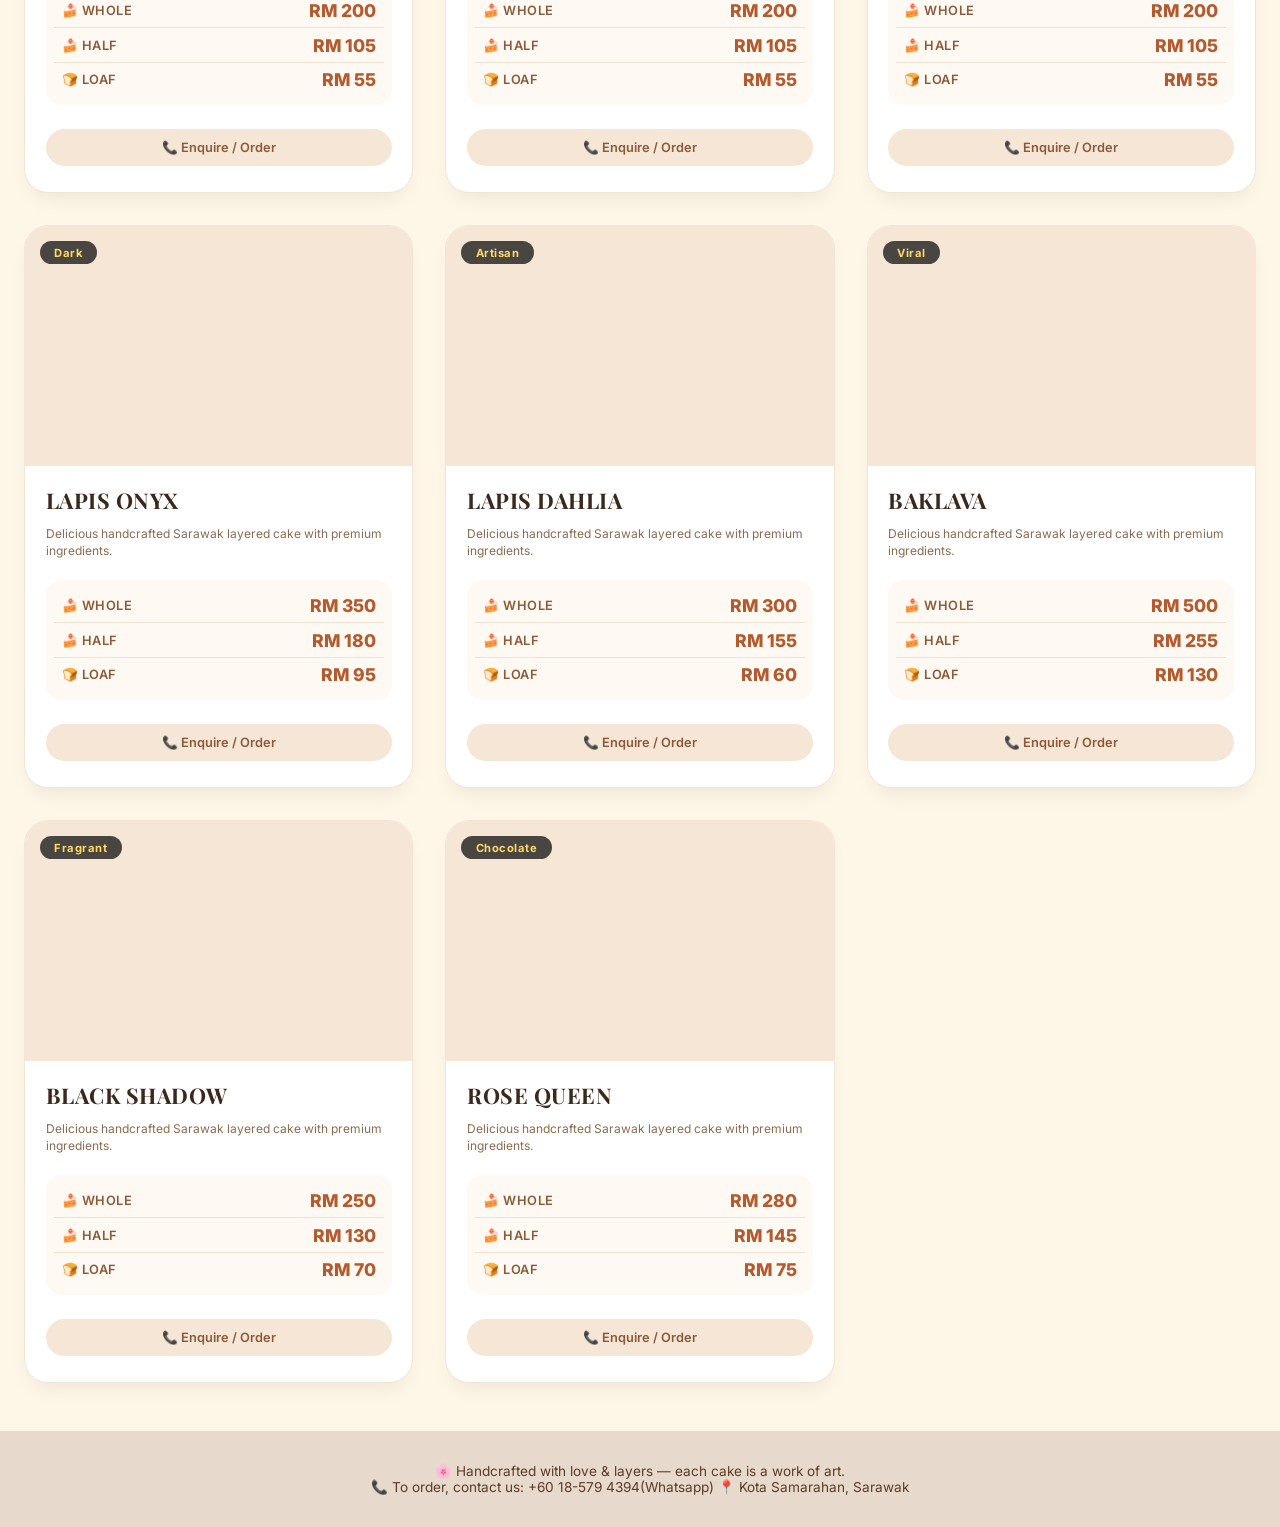
==== commit 38cb3c57: "Update hero section title from 'Kek Lapis Sarawak' to 'Syaz Kek Lapis'" ====
--- a/index.html
+++ b/index.html
@@ -10,7 +10,7 @@
 <body>
 
 <div class="hero">
-    <h1>🍰 Kek Lapis Sarawak MalaDuan</h1>
+    <h1>🍰 Syaz Kek Lapis </h1>
     <p>Handcrafted layered cakes — authentic Sarawakian flavours, premium ingredients, perfect for every celebration.</p>
     <div class="hero-badge">✨ 20 Artisan Flavours ✨</div>
 </div>
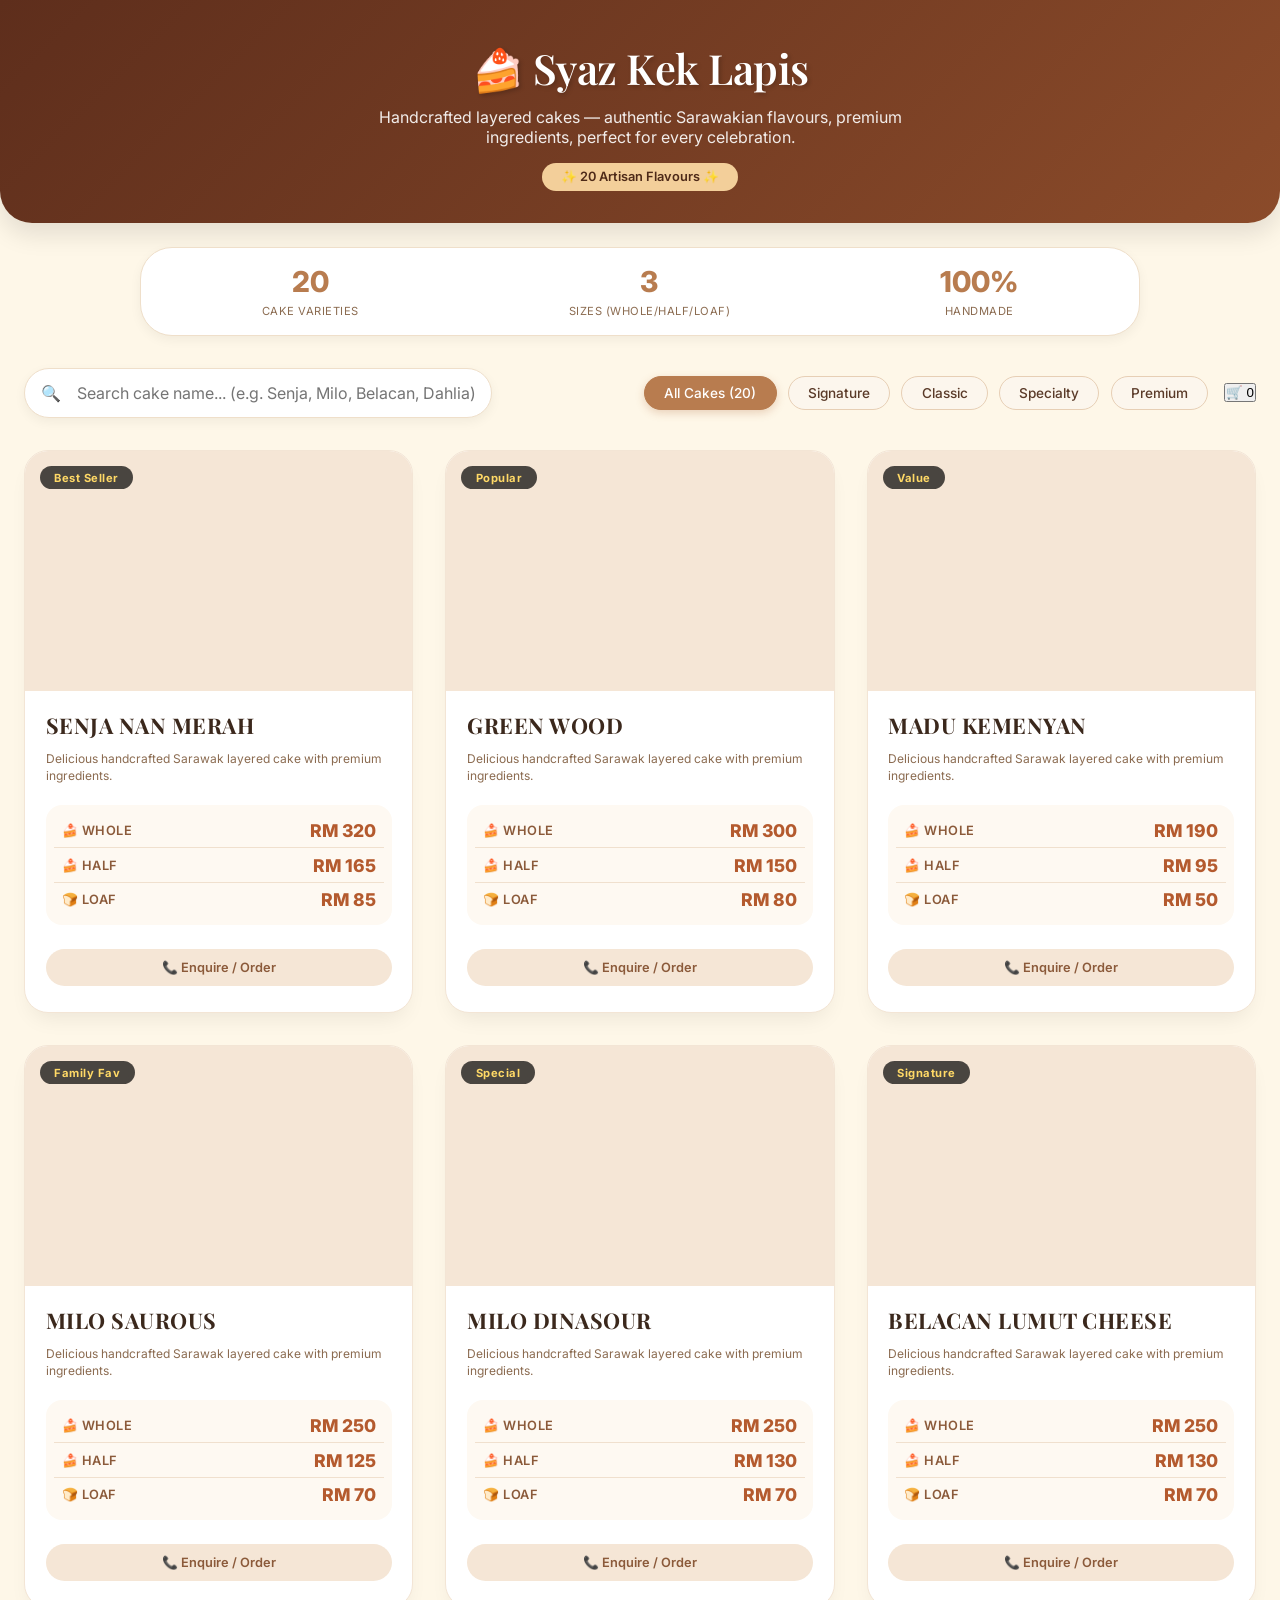
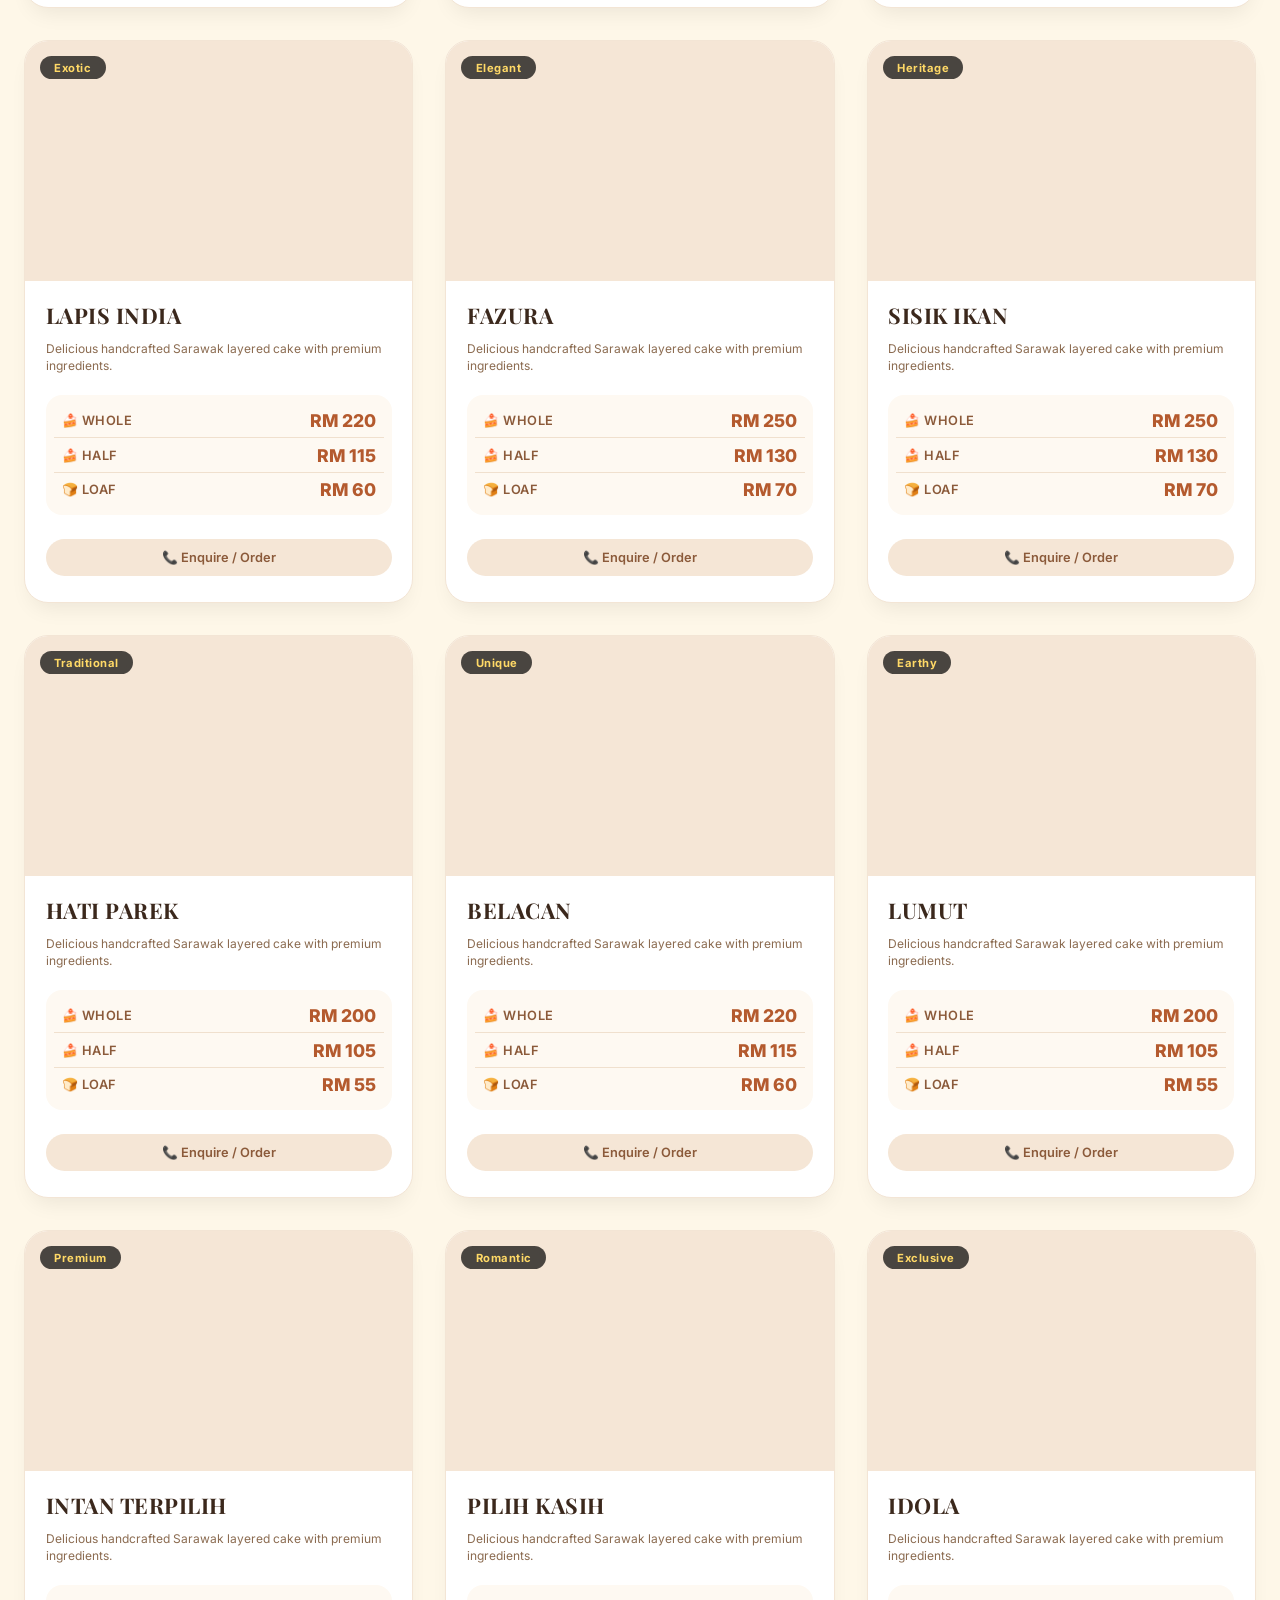
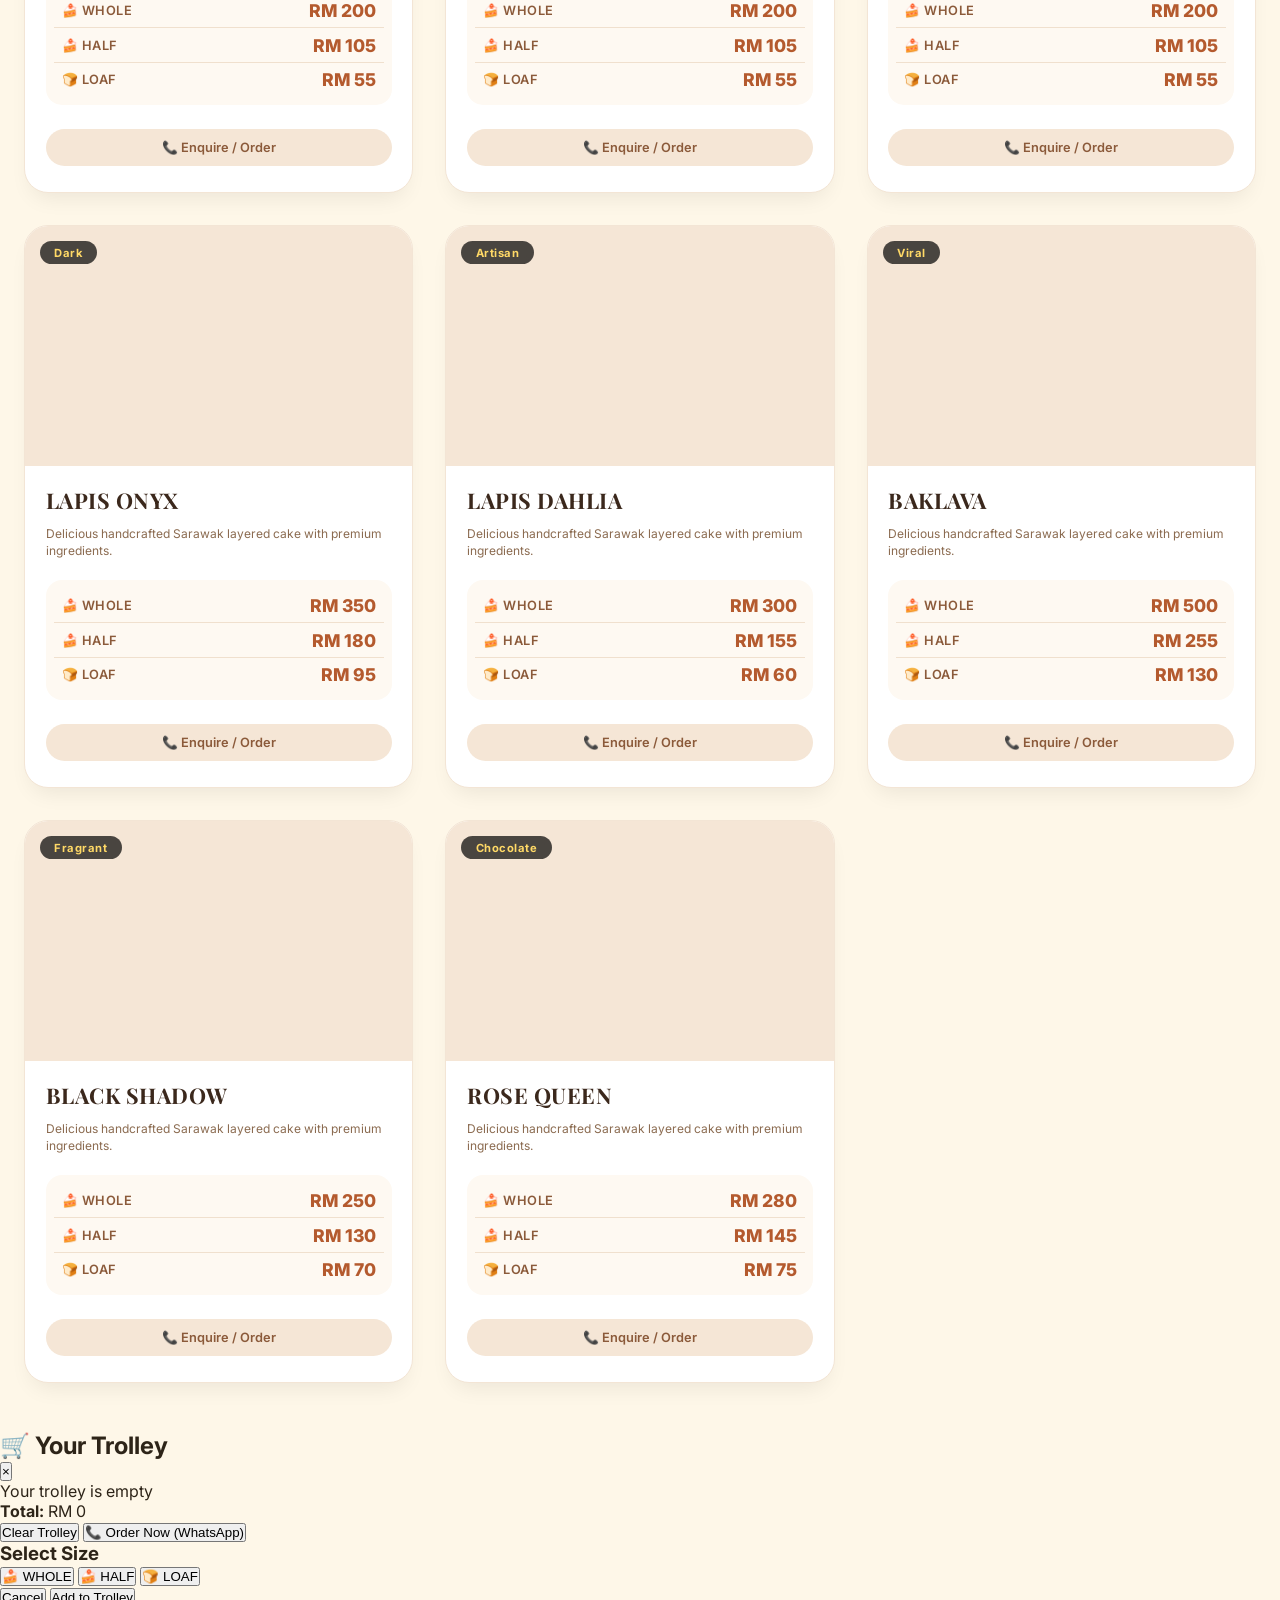
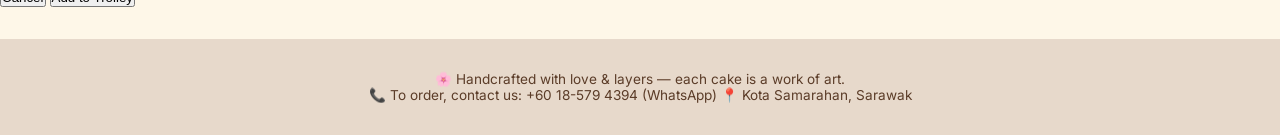
==== commit c9e8e603: "Enhance index.html with cart and size selection Updated the title and added shopping cart and size s" ====
--- a/index.html
+++ b/index.html
@@ -3,14 +3,14 @@
 <head>
     <meta charset="UTF-8">
     <meta name="viewport" content="width=device-width, initial-scale=1.0, viewport-fit=cover">
-    <title>Kek Lapis Sarawak | Complete Menu - 20 Artisan Cakes</title>
+    <title>Syaz Kek Lapis | Sarawak Layered Cake</title>
     <link rel="stylesheet" href="style.css">
     <link href="https://fonts.googleapis.com/css2?family=Inter:opsz,wght@14..32,300;14..32,400;14..32,500;14..32,600;14..32,700&family=Playfair+Display:ital,wght@0,400;0,500;1,400&display=swap" rel="stylesheet">
 </head>
 <body>
 
 <div class="hero">
-    <h1>🍰 Syaz Kek Lapis </h1>
+    <h1>🍰 Syaz Kek Lapis</h1>
     <p>Handcrafted layered cakes — authentic Sarawakian flavours, premium ingredients, perfect for every celebration.</p>
     <div class="hero-badge">✨ 20 Artisan Flavours ✨</div>
 </div>
@@ -42,15 +42,54 @@
         <button class="cat-btn" data-cat="specialty">Specialty</button>
         <button class="cat-btn" data-cat="premium">Premium</button>
     </div>
+    <button class="cart-icon-btn" id="cartIconBtn">
+        🛒 <span id="cartCount">0</span>
+    </button>
 </div>
 
 <div class="menu-grid" id="menuGrid">
     <div class="no-results" style="display:none;" id="noResultMsg">🍂 No kek lapis found — try another keyword 🍂</div>
 </div>
 
+<!-- Shopping Cart Modal -->
+<div class="cart-modal" id="cartModal">
+    <div class="cart-modal-content">
+        <div class="cart-modal-header">
+            <h2>🛒 Your Trolley</h2>
+            <button class="close-cart" id="closeCartBtn">&times;</button>
+        </div>
+        <div class="cart-items" id="cartItems">
+            <p class="empty-cart-msg">Your trolley is empty</p>
+        </div>
+        <div class="cart-total">
+            <strong>Total: </strong><span id="cartTotalAmount">RM 0</span>
+        </div>
+        <div class="cart-actions">
+            <button class="clear-cart-btn" id="clearCartBtn">Clear Trolley</button>
+            <button class="checkout-btn" id="checkoutBtn">📞 Order Now (WhatsApp)</button>
+        </div>
+    </div>
+</div>
+
+<!-- Size Selection Modal -->
+<div class="size-modal" id="sizeModal">
+    <div class="size-modal-content">
+        <h3 id="sizeModalTitle">Select Size</h3>
+        <div class="size-options" id="sizeOptions">
+            <button class="size-option" data-size="whole">🍰 WHOLE</button>
+            <button class="size-option" data-size="half">🍰 HALF</button>
+            <button class="size-option" data-size="loaf">🍞 LOAF</button>
+        </div>
+        <div class="size-modal-buttons">
+            <button class="cancel-size-btn" id="cancelSizeBtn">Cancel</button>
+            <button class="confirm-add-btn" id="confirmAddToCartBtn">Add to Trolley</button>
+        </div>
+    </div>
+</div>
+
 <footer>
     🌸 Handcrafted with love & layers — each cake is a work of art. <br>
-    📞 To order, contact us: +60 18-579 4394(Whatsapp) 📍 Kota Samarahan, Sarawak
+    📞 To order, contact us: +60 18-579 4394 (WhatsApp) 📍 Kota Samarahan, Sarawak
 </footer>
 
 <script src="script.js"></script>
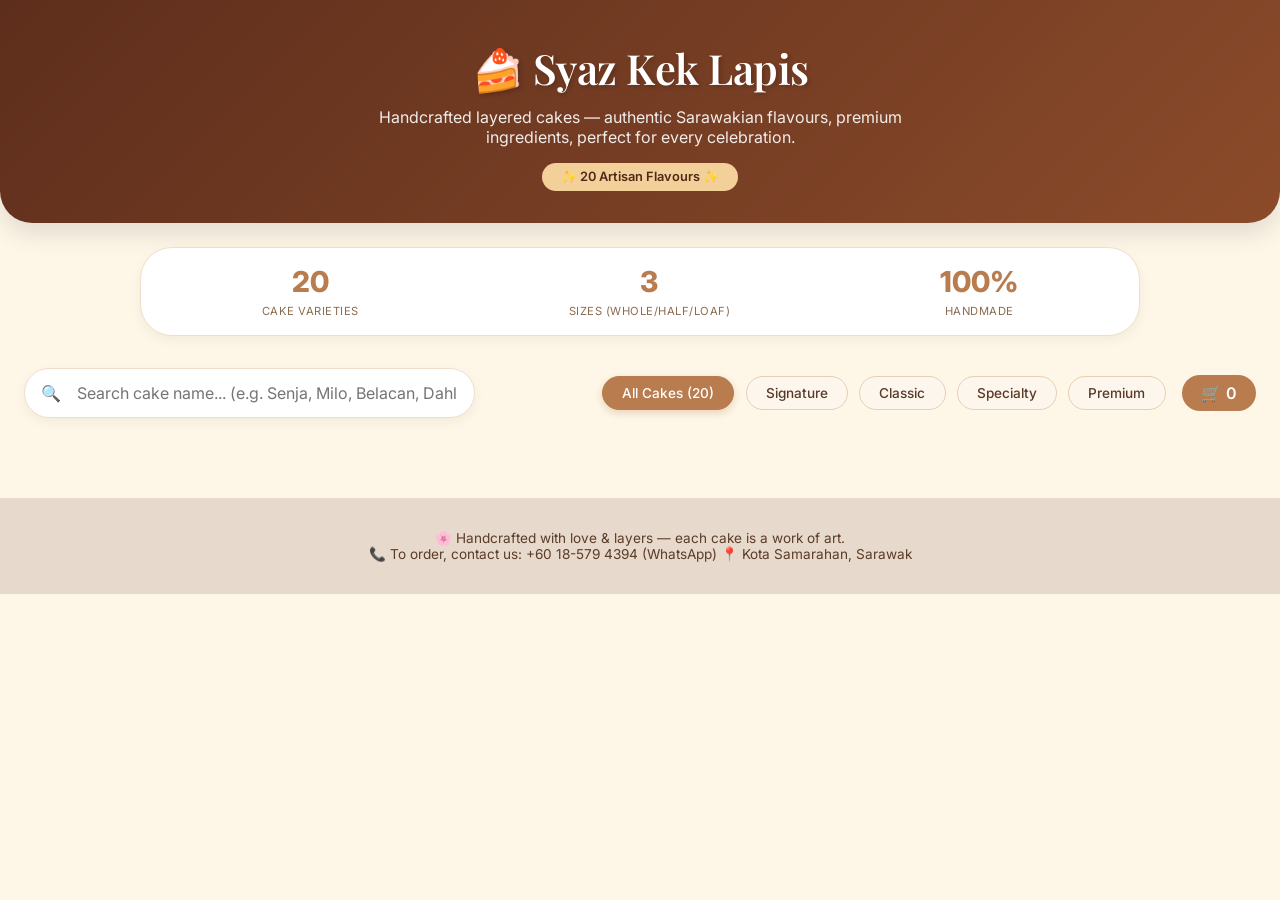
==== commit 21f0b6bc: "Refactor shopping cart and size selection modals Updated the shopping cart modal and size selection " ====
--- a/index.html
+++ b/index.html
@@ -55,7 +55,7 @@
 <div class="cart-modal" id="cartModal">
     <div class="cart-modal-content">
         <div class="cart-modal-header">
-            <h2>🛒 Your Trolley</h2>
+            <h2>🛒 My Trolley</h2>
             <button class="close-cart" id="closeCartBtn">&times;</button>
         </div>
         <div class="cart-items" id="cartItems">
@@ -65,13 +65,13 @@
             <strong>Total: </strong><span id="cartTotalAmount">RM 0</span>
         </div>
         <div class="cart-actions">
-            <button class="clear-cart-btn" id="clearCartBtn">Clear Trolley</button>
+            <button class="clear-cart-btn" id="clearCartBtn">🗑️ Clear Trolley</button>
             <button class="checkout-btn" id="checkoutBtn">📞 Order Now (WhatsApp)</button>
         </div>
     </div>
 </div>
 
-<!-- Size Selection Modal -->
+<!-- Size Selection Modal (for both Order Now and Add to Trolley) -->
 <div class="size-modal" id="sizeModal">
     <div class="size-modal-content">
         <h3 id="sizeModalTitle">Select Size</h3>
@@ -82,9 +82,14 @@
         </div>
         <div class="size-modal-buttons">
             <button class="cancel-size-btn" id="cancelSizeBtn">Cancel</button>
-            <button class="confirm-add-btn" id="confirmAddToCartBtn">Add to Trolley</button>
+            <button class="confirm-btn" id="confirmActionBtn">Confirm</button>
         </div>
     </div>
+</div>
+
+<!-- Toast Notification (replaces alert) -->
+<div class="toast-notification" id="toastNotification">
+    <span id="toastMessage"></span>
 </div>
 
 <footer>
--- a/style.css
+++ b/style.css
@@ -165,6 +165,27 @@
 .cat-btn:hover:not(.active) {
     background: #eedfc9;
     transform: translateY(-2px);
+}
+
+.cart-icon-btn {
+    background: #b87c4f;
+    border: none;
+    padding: 0.5rem 1.2rem;
+    border-radius: 40px;
+    font-weight: 600;
+    font-size: 1rem;
+    color: white;
+    cursor: pointer;
+    transition: all 0.2s ease;
+    font-family: 'Inter', sans-serif;
+    display: flex;
+    align-items: center;
+    gap: 5px;
+}
+
+.cart-icon-btn:hover {
+    background: #8b4b2a;
+    transform: scale(1.05);
 }
 
 /* Menu Grid */
@@ -275,33 +296,243 @@
     color: #b45a2e;
 }
 
-.order-btn {
+.button-group {
+    display: flex;
+    gap: 0.8rem;
     margin-top: 1rem;
-    background: #f5e6d6;
+}
+
+.order-now-btn {
+    flex: 1;
+    background: #25D366;
     border: none;
     padding: 0.7rem;
     border-radius: 40px;
     font-weight: 600;
-    color: #8b5a3a;
+    color: white;
     cursor: pointer;
     transition: all 0.2s ease;
     font-family: 'Inter', sans-serif;
     font-size: 0.8rem;
 }
 
-.order-btn:hover {
+.order-now-btn:hover {
+    background: #128C7E;
+    transform: scale(1.02);
+}
+
+.add-to-cart-btn {
+    flex: 1;
     background: #b87c4f;
-    color: white;
-}
-
-.no-results {
-    grid-column: 1 / -1;
+    border: none;
+    padding: 0.7rem;
+    border-radius: 40px;
+    font-weight: 600;
+    color: white;
+    cursor: pointer;
+    transition: all 0.2s ease;
+    font-family: 'Inter', sans-serif;
+    font-size: 0.8rem;
+}
+
+.add-to-cart-btn:hover {
+    background: #8b4b2a;
+    transform: scale(1.02);
+}
+
+/* Cart Modal */
+.cart-modal {
+    display: none;
+    position: fixed;
+    top: 0;
+    left: 0;
+    width: 100%;
+    height: 100%;
+    background: rgba(0,0,0,0.5);
+    z-index: 1000;
+    justify-content: center;
+    align-items: center;
+}
+
+.cart-modal-content {
+    background: white;
+    border-radius: 1.5rem;
+    width: 90%;
+    max-width: 500px;
+    max-height: 80vh;
+    overflow: auto;
+    padding: 1.5rem;
+}
+
+.cart-modal-header {
+    display: flex;
+    justify-content: space-between;
+    align-items: center;
+    margin-bottom: 1rem;
+    padding-bottom: 0.5rem;
+    border-bottom: 2px solid #f0e0ce;
+}
+
+.close-cart {
+    font-size: 1.8rem;
+    cursor: pointer;
+    background: none;
+    border: none;
+    color: #8b5a3a;
+}
+
+.cart-items {
+    max-height: 400px;
+    overflow-y: auto;
+}
+
+.cart-item {
+    display: flex;
+    justify-content: space-between;
+    align-items: center;
+    padding: 0.8rem;
+    border-bottom: 1px solid #f0e0ce;
+}
+
+.cart-item-info {
+    flex: 2;
+}
+
+.cart-item-name {
+    font-weight: 600;
+    color: #3b281c;
+}
+
+.cart-item-size {
+    font-size: 0.7rem;
+    color: #b87c4f;
+}
+
+.cart-item-price {
+    font-weight: 700;
+    color: #b45a2e;
+}
+
+.remove-item {
+    background: #ff6b6b;
+    border: none;
+    padding: 0.3rem 0.7rem;
+    border-radius: 20px;
+    color: white;
+    cursor: pointer;
+    font-size: 0.7rem;
+}
+
+.cart-total {
+    margin-top: 1rem;
+    padding-top: 1rem;
+    border-top: 2px solid #f0e0ce;
+    text-align: right;
+    font-size: 1.2rem;
+}
+
+.cart-actions {
+    display: flex;
+    gap: 1rem;
+    margin-top: 1rem;
+}
+
+.clear-cart-btn {
+    flex: 1;
+    background: #e7d9cb;
+    border: none;
+    padding: 0.7rem;
+    border-radius: 40px;
+    font-weight: 600;
+    color: #5a3a28;
+    cursor: pointer;
+}
+
+.checkout-btn {
+    flex: 1;
+    background: #25D366;
+    border: none;
+    padding: 0.7rem;
+    border-radius: 40px;
+    font-weight: 600;
+    color: white;
+    cursor: pointer;
+}
+
+.empty-cart-msg {
     text-align: center;
-    padding: 3rem;
-    background: #fff7ef;
-    border-radius: 3rem;
-    font-size: 1.2rem;
-    color: #9c6e4b;
+    padding: 2rem;
+    color: #8b6b50;
+}
+
+/* Size Modal */
+.size-modal {
+    display: none;
+    position: fixed;
+    top: 0;
+    left: 0;
+    width: 100%;
+    height: 100%;
+    background: rgba(0,0,0,0.5);
+    z-index: 1001;
+    justify-content: center;
+    align-items: center;
+}
+
+.size-modal-content {
+    background: white;
+    border-radius: 1.5rem;
+    width: 90%;
+    max-width: 350px;
+    padding: 1.5rem;
+    text-align: center;
+}
+
+.size-options {
+    display: flex;
+    flex-direction: column;
+    gap: 0.8rem;
+    margin: 1.5rem 0;
+}
+
+.size-option {
+    padding: 0.8rem;
+    border: 2px solid #f0e0ce;
+    border-radius: 40px;
+    background: white;
+    font-weight: 600;
+    color: #5a3a28;
+    cursor: pointer;
+    transition: all 0.2s;
+}
+
+.size-option:hover {
+    background: #f5e6d6;
+    border-color: #b87c4f;
+}
+
+.size-modal-buttons {
+    display: flex;
+    gap: 1rem;
+}
+
+.cancel-size-btn {
+    flex: 1;
+    background: #e7d9cb;
+    border: none;
+    padding: 0.7rem;
+    border-radius: 40px;
+    cursor: pointer;
+}
+
+.confirm-add-btn {
+    flex: 1;
+    background: #b87c4f;
+    border: none;
+    padding: 0.7rem;
+    border-radius: 40px;
+    color: white;
+    cursor: pointer;
 }
 
 footer {
@@ -320,4 +551,5 @@
     .menu-grid { gap: 1.2rem; }
     .cake-name { font-size: 1.1rem; }
     .card-img { height: 200px; }
-}
+    .button-group { flex-direction: column; }
+}
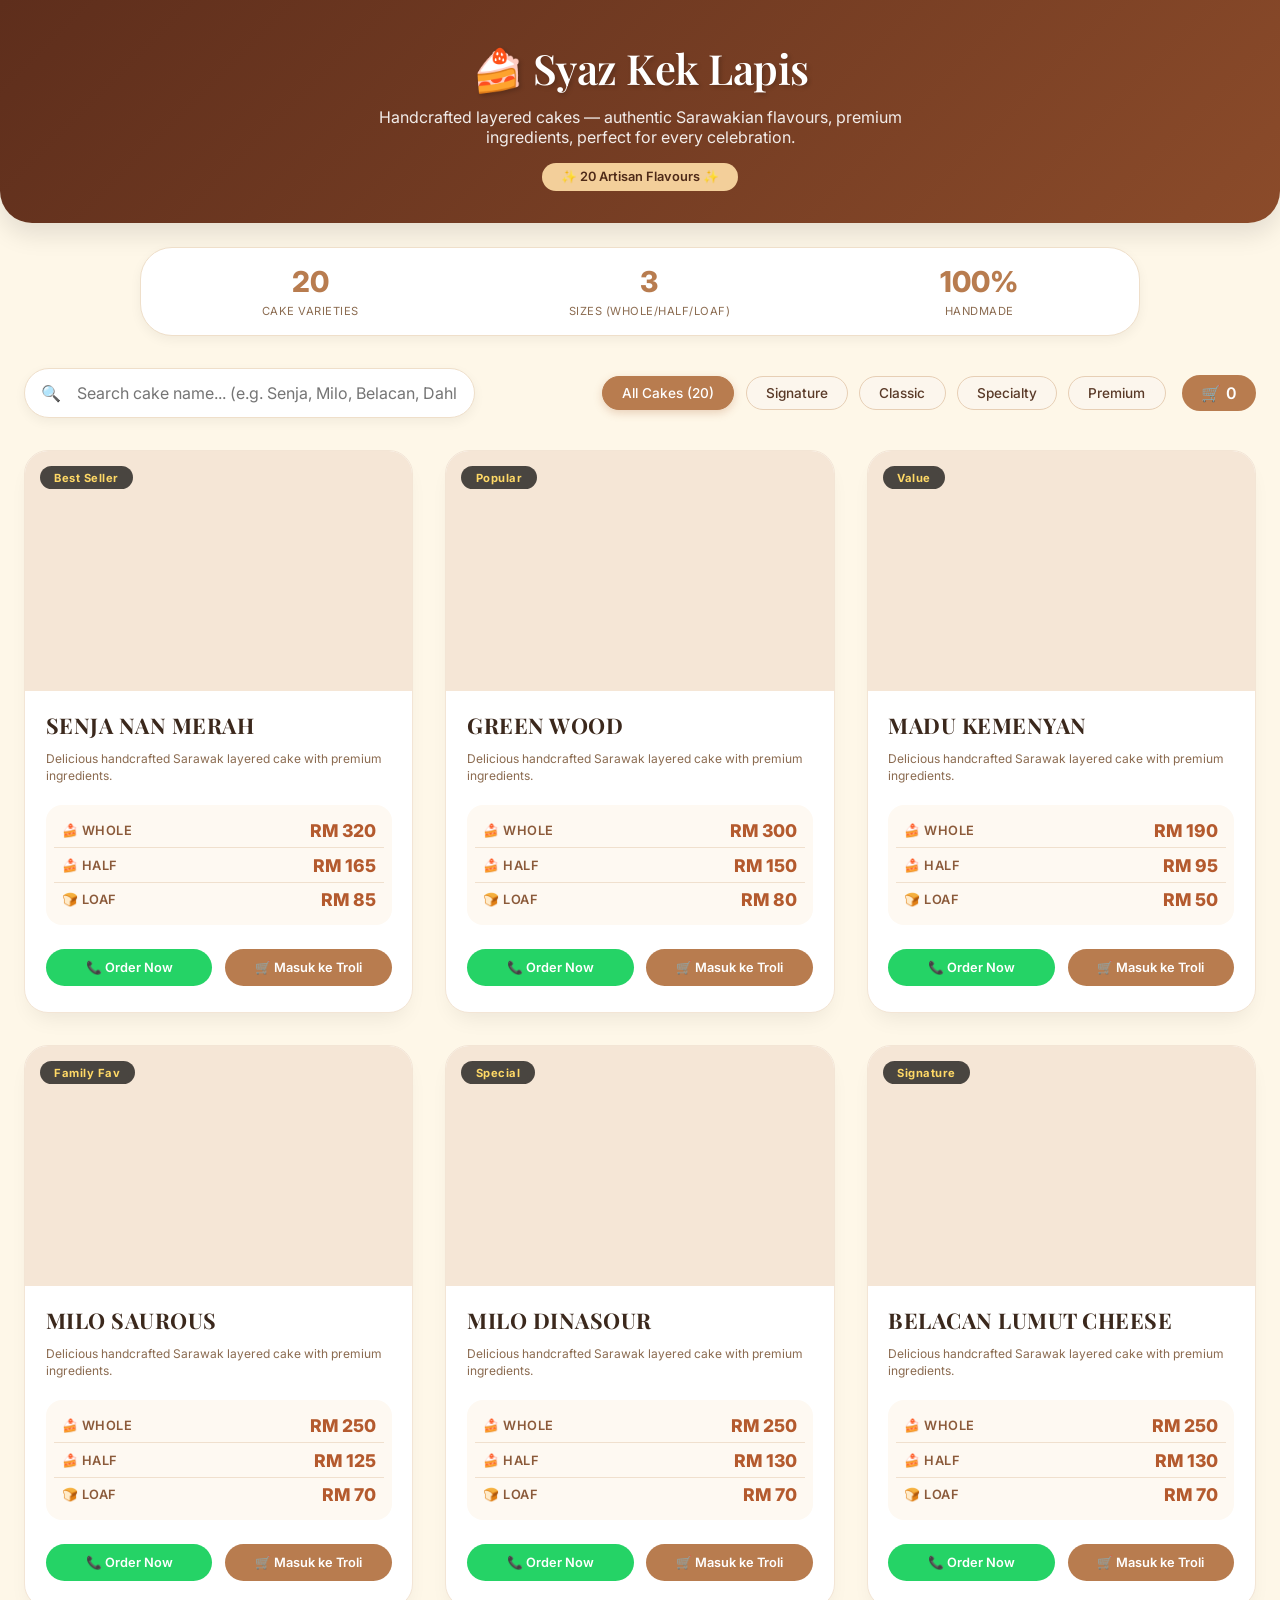
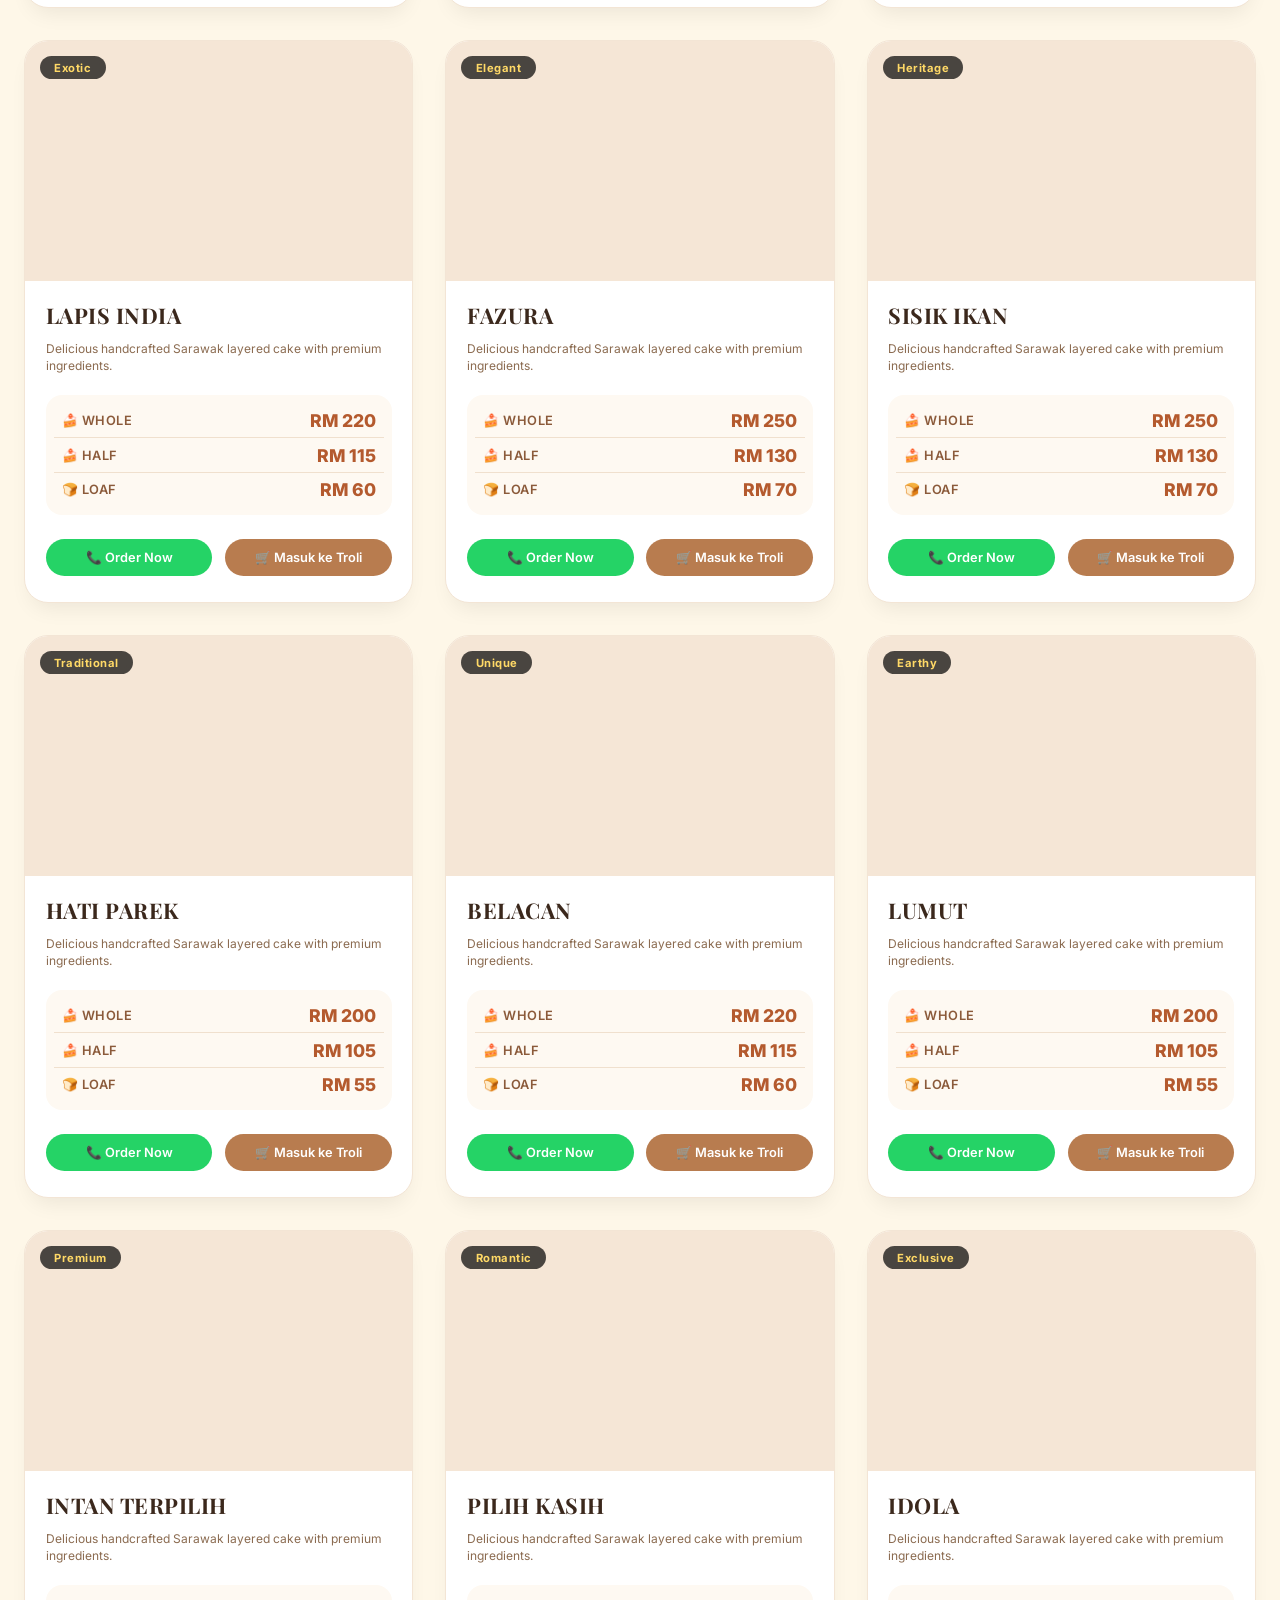
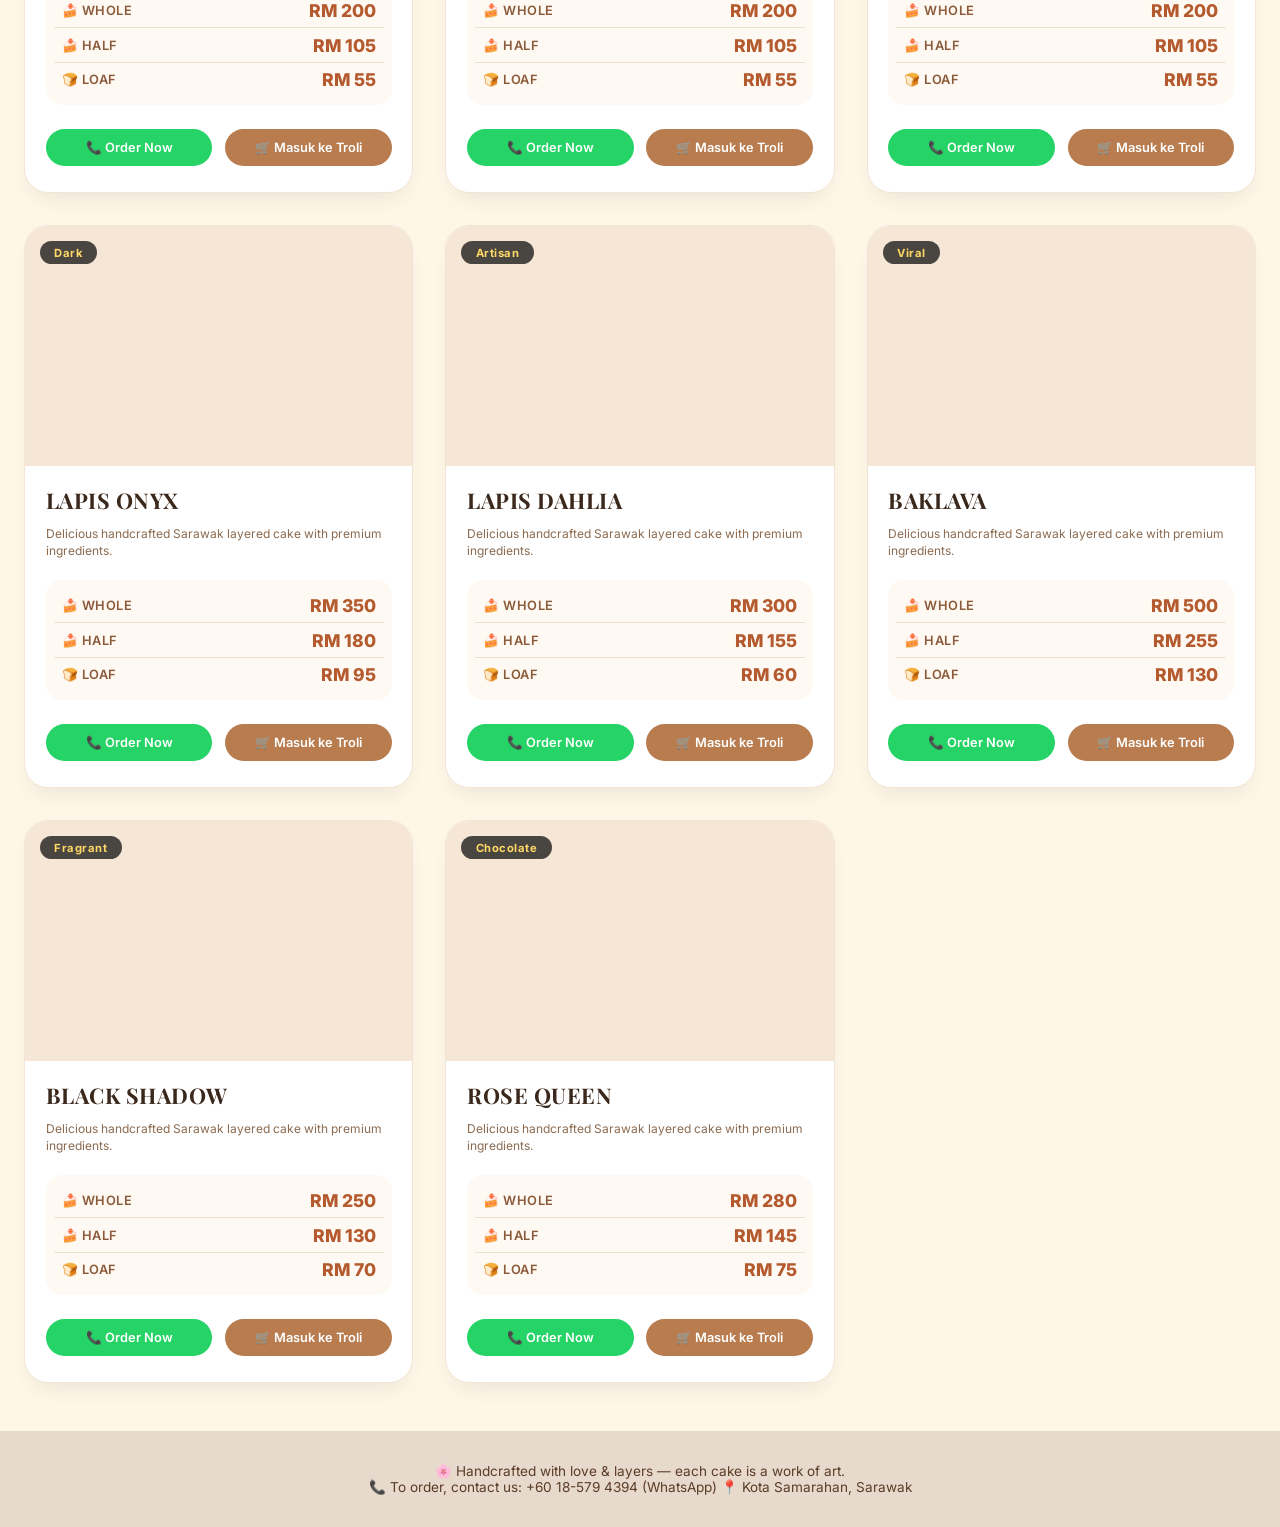
==== commit 0f70a2b2: "Update index.html" ====
--- a/index.html
+++ b/index.html
@@ -87,7 +87,7 @@
     </div>
 </div>
 
-<!-- Toast Notification (replaces alert) -->
+<!-- Toast Notification -->
 <div class="toast-notification" id="toastNotification">
     <span id="toastMessage"></span>
 </div>
--- a/style.css
+++ b/style.css
@@ -511,6 +511,11 @@
     border-color: #b87c4f;
 }
 
+.size-option.disabled-size {
+    opacity: 0.5;
+    cursor: not-allowed;
+}
+
 .size-modal-buttons {
     display: flex;
     gap: 1rem;
@@ -525,7 +530,7 @@
     cursor: pointer;
 }
 
-.confirm-add-btn {
+.confirm-btn {
     flex: 1;
     background: #b87c4f;
     border: none;
@@ -533,6 +538,31 @@
     border-radius: 40px;
     color: white;
     cursor: pointer;
+}
+
+/* Toast Notification */
+.toast-notification {
+    position: fixed;
+    bottom: 30px;
+    left: 50%;
+    transform: translateX(-50%) translateY(100px);
+    background: #2d2418;
+    color: white;
+    padding: 12px 24px;
+    border-radius: 50px;
+    font-size: 0.9rem;
+    font-weight: 500;
+    z-index: 2000;
+    opacity: 0;
+    transition: all 0.3s ease;
+    pointer-events: none;
+    white-space: nowrap;
+    box-shadow: 0 4px 15px rgba(0,0,0,0.2);
+}
+
+.toast-notification.show {
+    transform: translateX(-50%) translateY(0);
+    opacity: 1;
 }
 
 footer {
@@ -552,4 +582,5 @@
     .cake-name { font-size: 1.1rem; }
     .card-img { height: 200px; }
     .button-group { flex-direction: column; }
-}
+    .toast-notification { white-space: normal; text-align: center; width: 80%; }
+}
